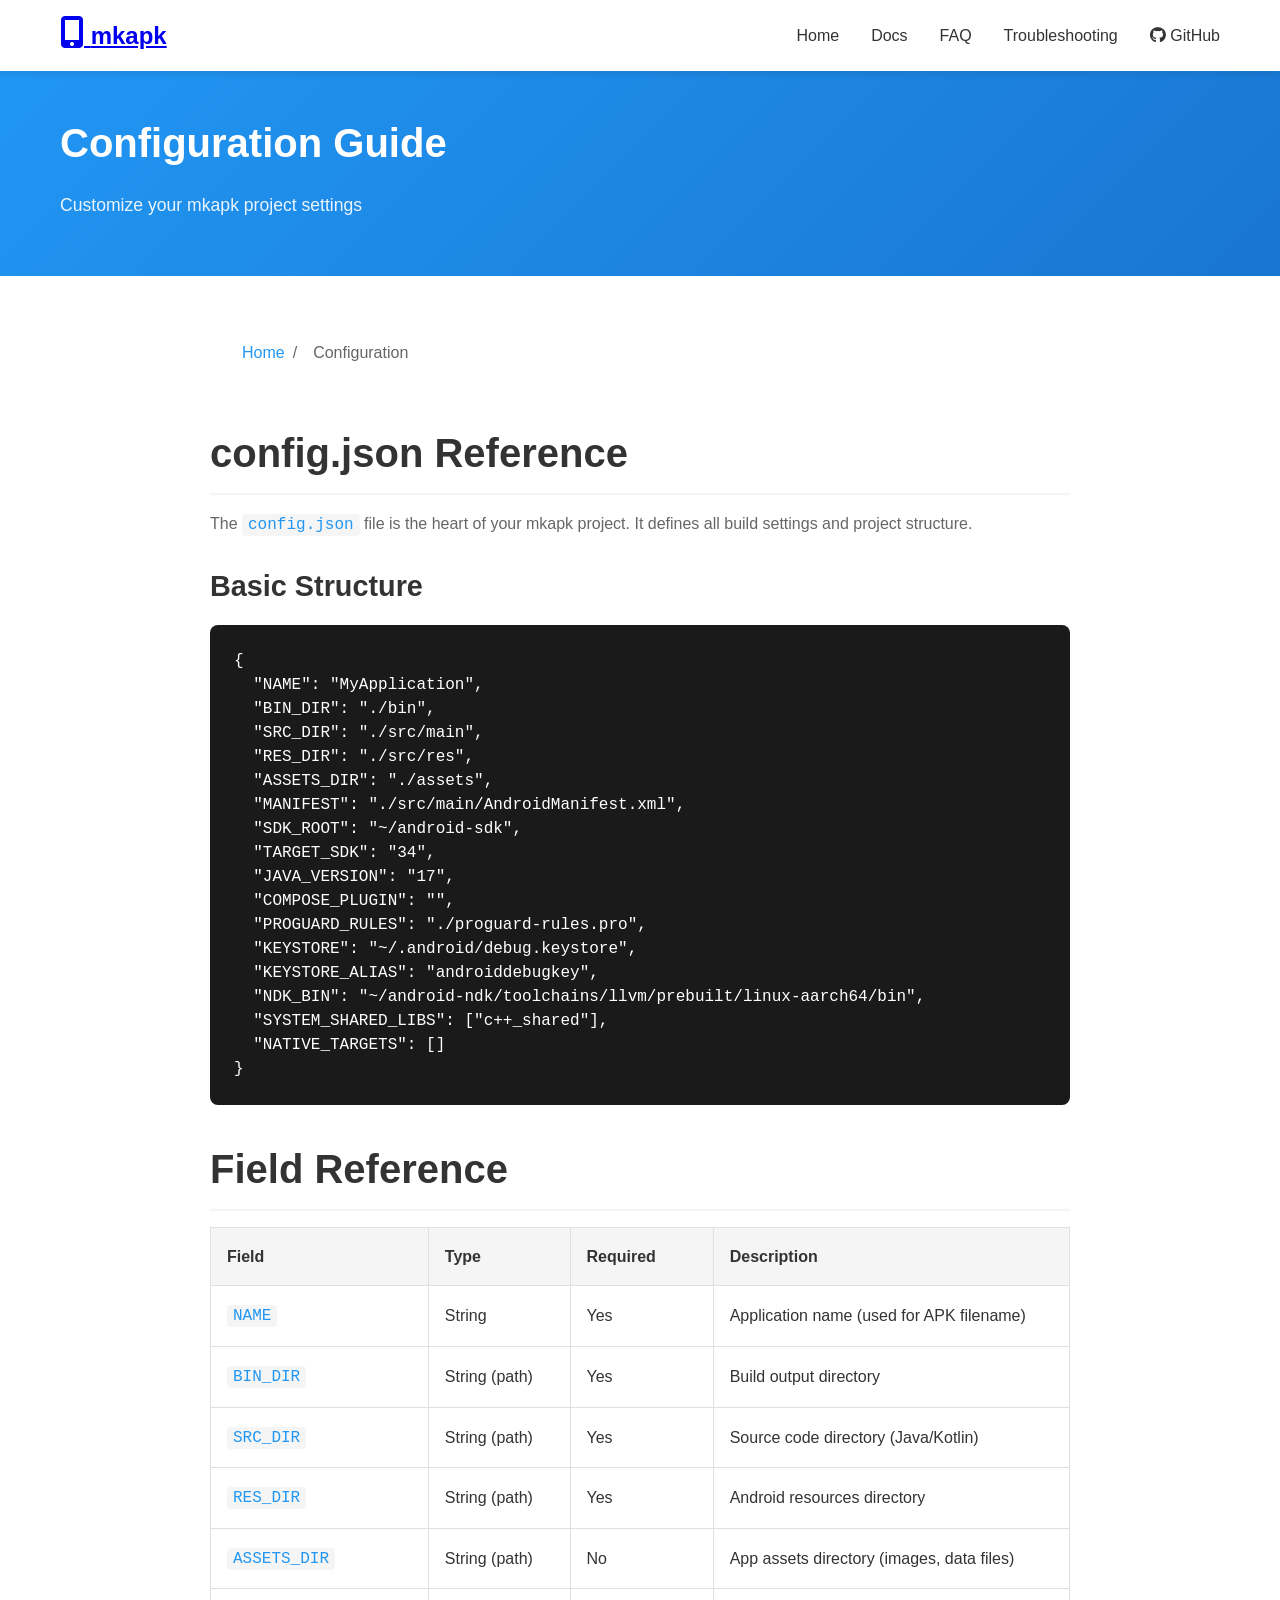
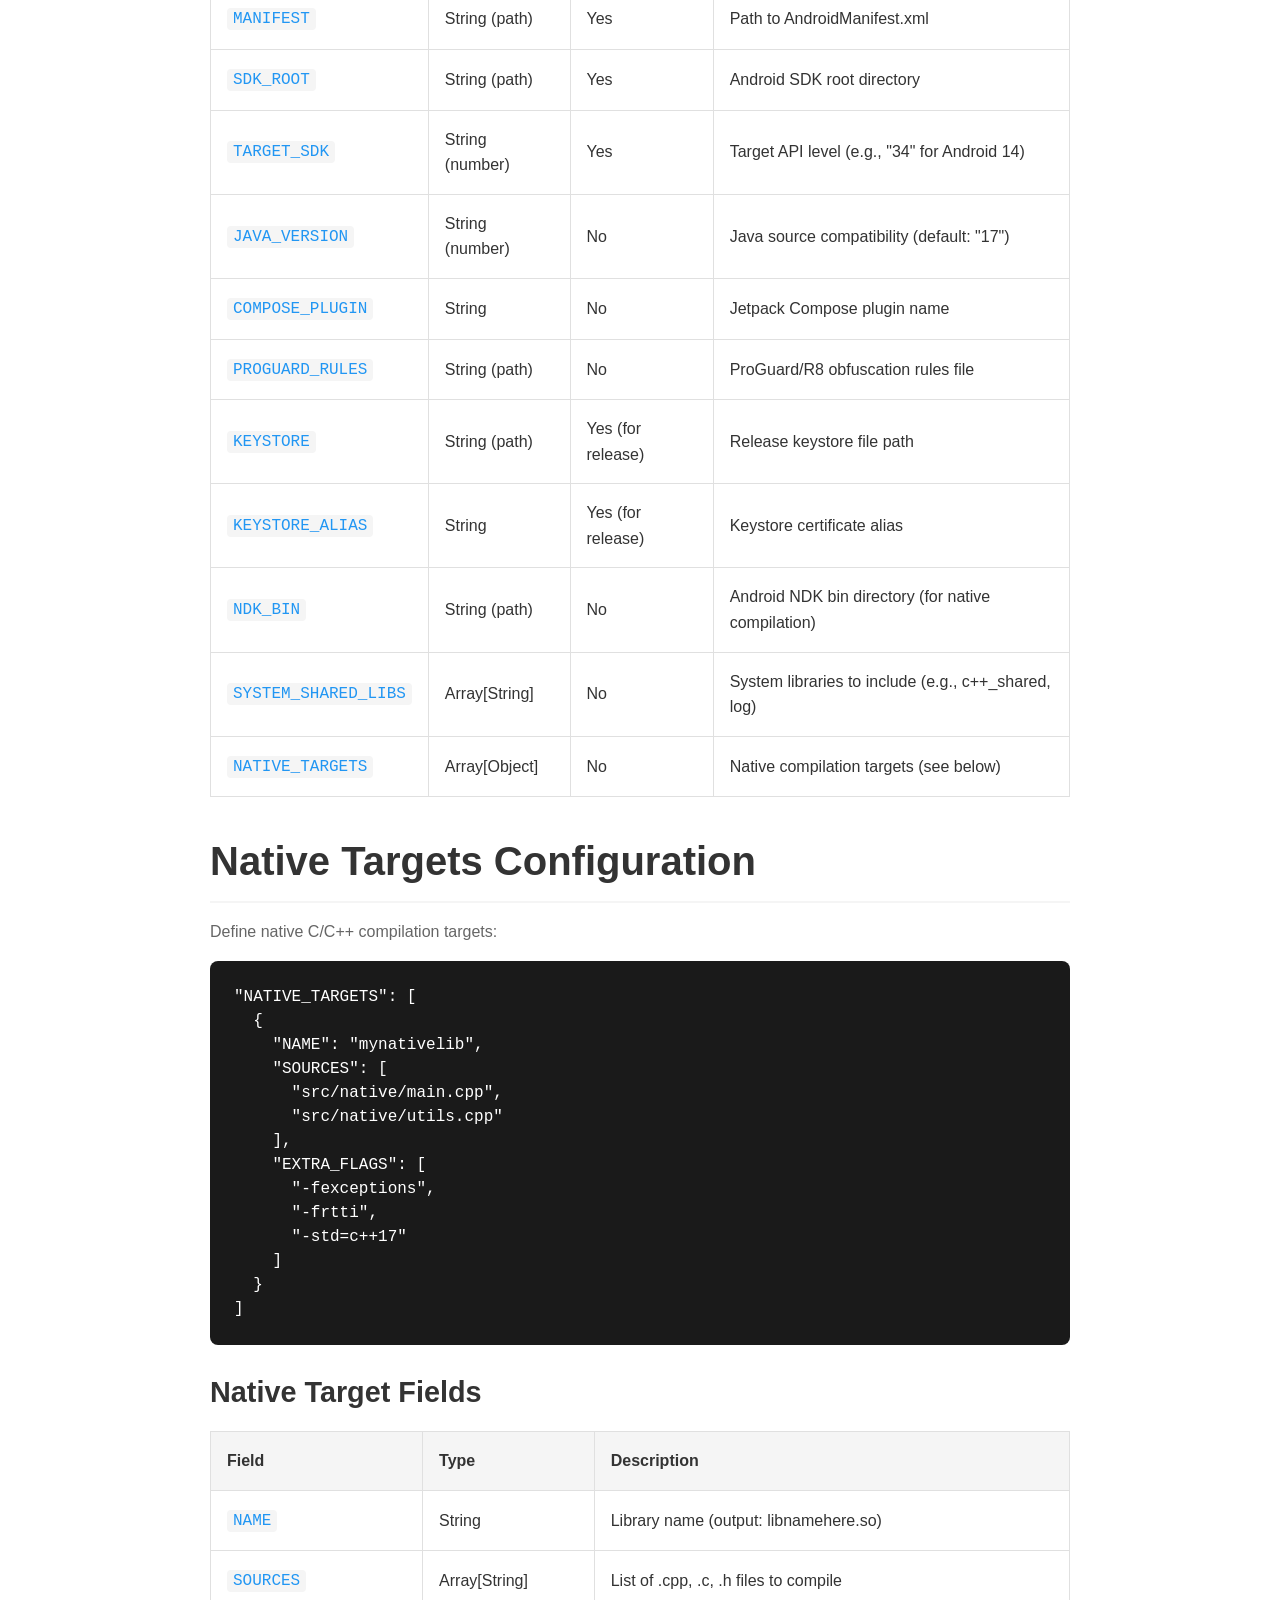
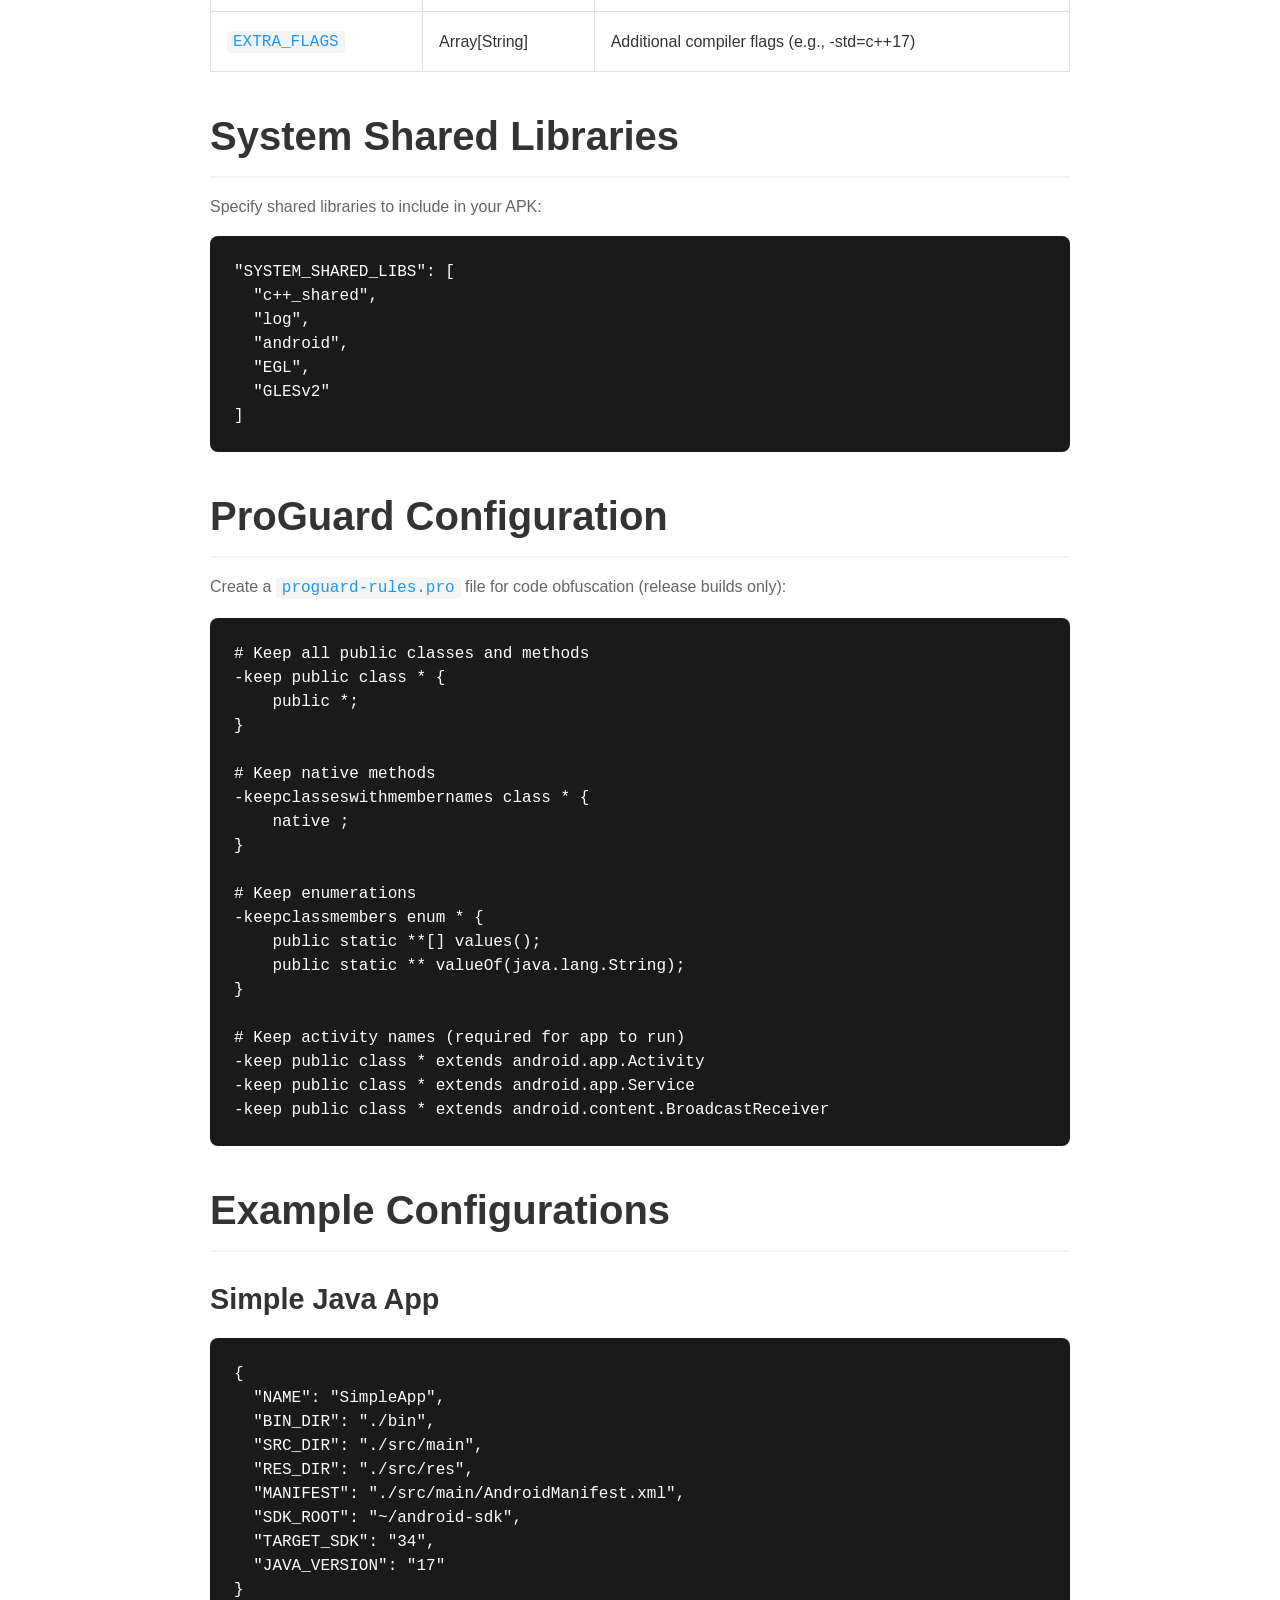
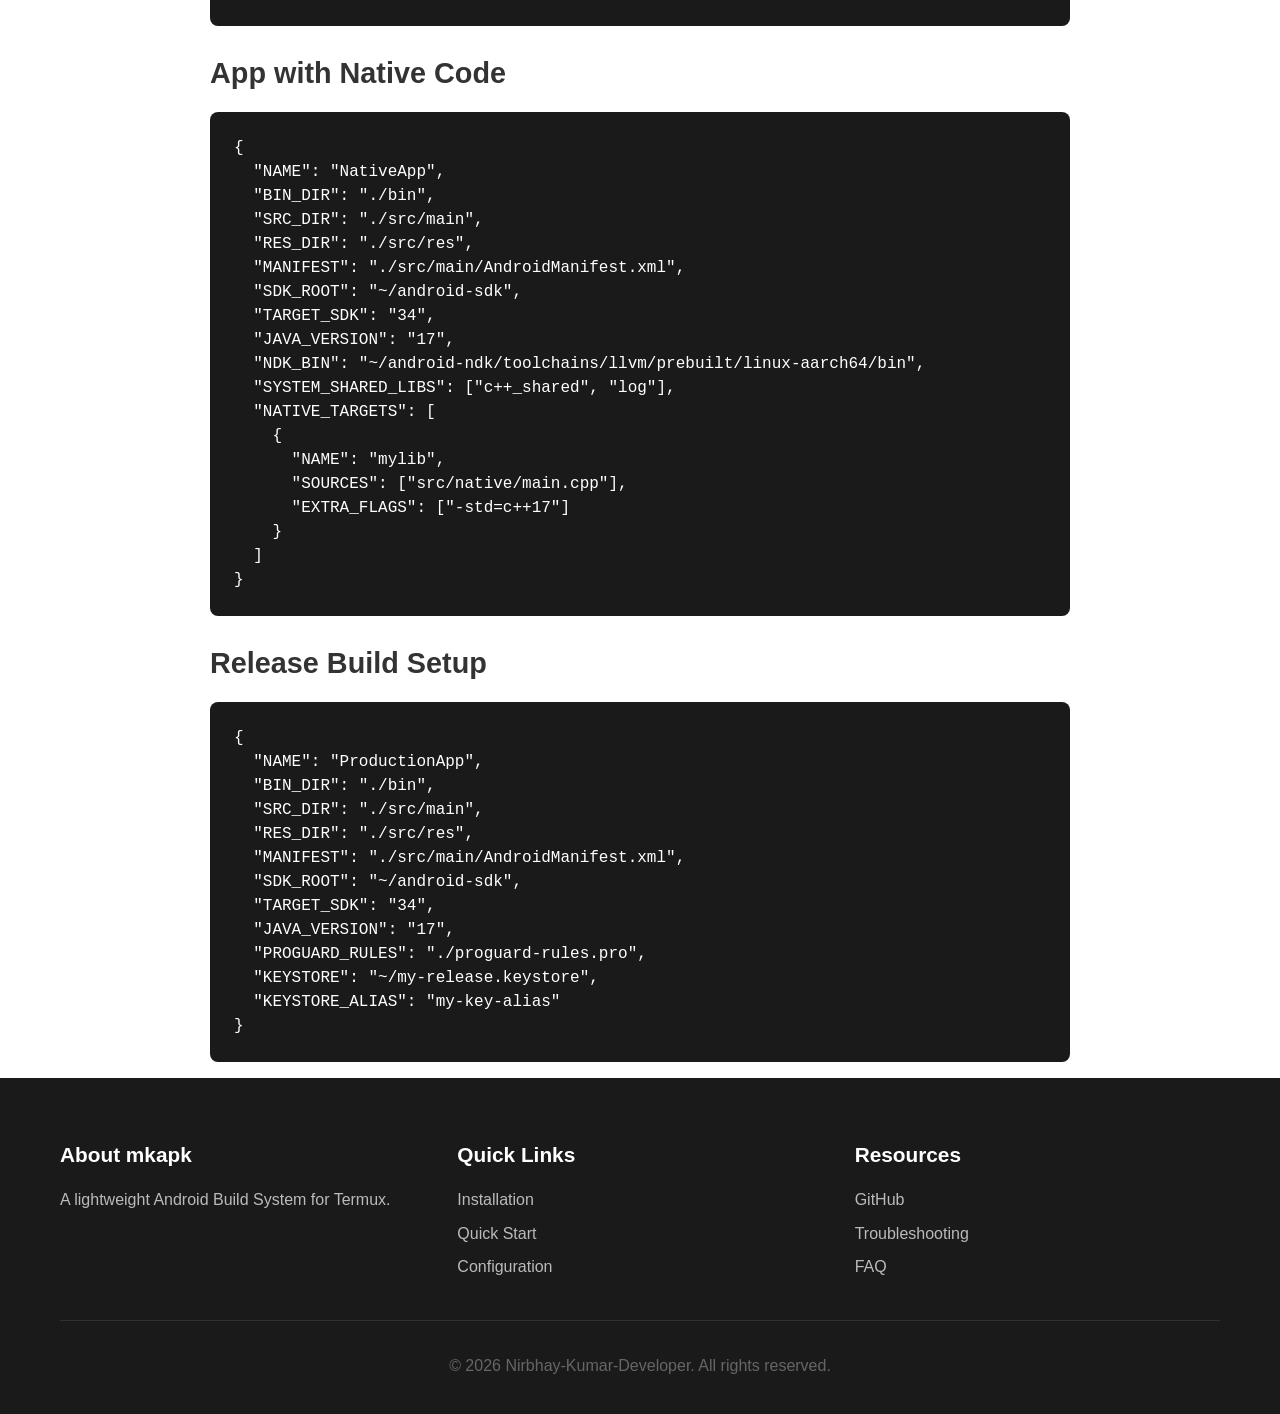
==== pages/configuration.html @ c2237622 "Initial commit" ====
<!DOCTYPE html>
<html lang="en">
<head>
    <meta charset="UTF-8">
    <meta name="viewport" content="width=device-width, initial-scale=1.0">
    <title>Configuration Guide - mkapk</title>
    <link rel="stylesheet" href="../css/style.css">
    <link rel="stylesheet" href="../css/responsive.css">
    <link rel="stylesheet" href="https://cdnjs.cloudflare.com/ajax/libs/font-awesome/6.4.0/css/all.min.css">
</head>
<body>
    <!-- Navigation -->
    <nav class="navbar">
        <div class="container">
            <div class="nav-brand">
                <a href="../index.html">
                    <i class="fas fa-mobile-alt"></i>
                    <span>mkapk</span>
                </a>
            </div>
            <ul class="nav-links">
                <li><a href="../index.html">Home</a></li>
                <li class="dropdown">
                    <a href="#">Docs</a>
                    <div class="dropdown-menu">
                        <a href="installation.html">Installation</a>
                        <a href="quickstart.html">Quick Start</a>
                        <a href="configuration.html">Configuration</a>
                        <a href="usage-guide.html">Usage Guide</a>                        
                    </div>
                </li>
                <li><a href="faq.html">FAQ</a></li>
                <li><a href="troubleshooting.html">Troubleshooting</a></li>
                
                <li><a href="https://github.com/Nirbhay-Kumar-Developer/mkapk" target="_blank"><i class="fab fa-github"></i> GitHub</a></li>
            </ul>
            <div class="hamburger" id="hamburger">
                <span></span>
                <span></span>
                <span></span>
            </div>
        </div>
    </nav>

    <!-- Page Header -->
    <div class="page-header">
        <div class="container">
            <h1>Configuration Guide</h1>
            <p>Customize your mkapk project settings</p>
        </div>
    </div>

    <!-- Content -->
    <div class="content">
        <ul class="breadcrumb">
            <li><a href="../index.html">Home</a></li>
            <li>Configuration</li>
        </ul>

        <h2>config.json Reference</h2>
        <p>The <code>config.json</code> file is the heart of your mkapk project. It defines all build settings and project structure.</p>

        <h3>Basic Structure</h3>
        <pre><code>{
  "NAME": "MyApplication",
  "BIN_DIR": "./bin",
  "SRC_DIR": "./src/main",
  "RES_DIR": "./src/res",
  "ASSETS_DIR": "./assets",
  "MANIFEST": "./src/main/AndroidManifest.xml",
  "SDK_ROOT": "~/android-sdk",
  "TARGET_SDK": "34",
  "JAVA_VERSION": "17",
  "COMPOSE_PLUGIN": "",
  "PROGUARD_RULES": "./proguard-rules.pro",
  "KEYSTORE": "~/.android/debug.keystore",
  "KEYSTORE_ALIAS": "androiddebugkey",
  "NDK_BIN": "~/android-ndk/toolchains/llvm/prebuilt/linux-aarch64/bin",
  "SYSTEM_SHARED_LIBS": ["c++_shared"],
  "NATIVE_TARGETS": []
}</code></pre>

        <h2>Field Reference</h2>

        <div class="table-responsive">
            <table>
                <tr>
                    <th>Field</th>
                    <th>Type</th>
                    <th>Required</th>
                    <th>Description</th>
                </tr>
                <tr>
                    <td><code>NAME</code></td>
                    <td>String</td>
                    <td>Yes</td>
                    <td>Application name (used for APK filename)</td>
                </tr>
                <tr>
                    <td><code>BIN_DIR</code></td>
                    <td>String (path)</td>
                    <td>Yes</td>
                    <td>Build output directory</td>
                </tr>
                <tr>
                    <td><code>SRC_DIR</code></td>
                    <td>String (path)</td>
                    <td>Yes</td>
                    <td>Source code directory (Java/Kotlin)</td>
                </tr>
                <tr>
                    <td><code>RES_DIR</code></td>
                    <td>String (path)</td>
                    <td>Yes</td>
                    <td>Android resources directory</td>
                </tr>
                <tr>
                    <td><code>ASSETS_DIR</code></td>
                    <td>String (path)</td>
                    <td>No</td>
                    <td>App assets directory (images, data files)</td>
                </tr>
                <tr>
                    <td><code>MANIFEST</code></td>
                    <td>String (path)</td>
                    <td>Yes</td>
                    <td>Path to AndroidManifest.xml</td>
                </tr>
                <tr>
                    <td><code>SDK_ROOT</code></td>
                    <td>String (path)</td>
                    <td>Yes</td>
                    <td>Android SDK root directory</td>
                </tr>
                <tr>
                    <td><code>TARGET_SDK</code></td>
                    <td>String (number)</td>
                    <td>Yes</td>
                    <td>Target API level (e.g., "34" for Android 14)</td>
                </tr>
                <tr>
                    <td><code>JAVA_VERSION</code></td>
                    <td>String (number)</td>
                    <td>No</td>
                    <td>Java source compatibility (default: "17")</td>
                </tr>
                <tr>
                    <td><code>COMPOSE_PLUGIN</code></td>
                    <td>String</td>
                    <td>No</td>
                    <td>Jetpack Compose plugin name</td>
                </tr>
                <tr>
                    <td><code>PROGUARD_RULES</code></td>
                    <td>String (path)</td>
                    <td>No</td>
                    <td>ProGuard/R8 obfuscation rules file</td>
                </tr>
                <tr>
                    <td><code>KEYSTORE</code></td>
                    <td>String (path)</td>
                    <td>Yes (for release)</td>
                    <td>Release keystore file path</td>
                </tr>
                <tr>
                    <td><code>KEYSTORE_ALIAS</code></td>
                    <td>String</td>
                    <td>Yes (for release)</td>
                    <td>Keystore certificate alias</td>
                </tr>
                <tr>
                    <td><code>NDK_BIN</code></td>
                    <td>String (path)</td>
                    <td>No</td>
                    <td>Android NDK bin directory (for native compilation)</td>
                </tr>
                <tr>
                    <td><code>SYSTEM_SHARED_LIBS</code></td>
                    <td>Array[String]</td>
                    <td>No</td>
                    <td>System libraries to include (e.g., c++_shared, log)</td>
                </tr>
                <tr>
                    <td><code>NATIVE_TARGETS</code></td>
                    <td>Array[Object]</td>
                    <td>No</td>
                    <td>Native compilation targets (see below)</td>
                </tr>
            </table>
        </div>

        <h2>Native Targets Configuration</h2>
        <p>Define native C/C++ compilation targets:</p>

        <pre><code>"NATIVE_TARGETS": [
  {
    "NAME": "mynativelib",
    "SOURCES": [
      "src/native/main.cpp",
      "src/native/utils.cpp"
    ],
    "EXTRA_FLAGS": [
      "-fexceptions",
      "-frtti",
      "-std=c++17"
    ]
  }
]</code></pre>

        <h3>Native Target Fields</h3>
        <div class="table-responsive">
            <table>
                <tr>
                    <th>Field</th>
                    <th>Type</th>
                    <th>Description</th>
                </tr>
                <tr>
                    <td><code>NAME</code></td>
                    <td>String</td>
                    <td>Library name (output: libnamehere.so)</td>
                </tr>
                <tr>
                    <td><code>SOURCES</code></td>
                    <td>Array[String]</td>
                    <td>List of .cpp, .c, .h files to compile</td>
                </tr>
                <tr>
                    <td><code>EXTRA_FLAGS</code></td>
                    <td>Array[String]</td>
                    <td>Additional compiler flags (e.g., -std=c++17)</td>
                </tr>
            </table>
        </div>

        <h2>System Shared Libraries</h2>
        <p>Specify shared libraries to include in your APK:</p>

        <pre><code>"SYSTEM_SHARED_LIBS": [
  "c++_shared",
  "log",
  "android",
  "EGL",
  "GLESv2"
]</code></pre>      

        <h2>ProGuard Configuration</h2>
        <p>Create a <code>proguard-rules.pro</code> file for code obfuscation (release builds only):</p>

        <pre><code># Keep all public classes and methods
-keep public class * {
    public *;
}

# Keep native methods
-keepclasseswithmembernames class * {
    native <methods>;
}

# Keep enumerations
-keepclassmembers enum * {
    public static **[] values();
    public static ** valueOf(java.lang.String);
}

# Keep activity names (required for app to run)
-keep public class * extends android.app.Activity
-keep public class * extends android.app.Service
-keep public class * extends android.content.BroadcastReceiver</code></pre>

        <h2>Example Configurations</h2>

        <h3>Simple Java App</h3>
        <pre><code>{
  "NAME": "SimpleApp",
  "BIN_DIR": "./bin",
  "SRC_DIR": "./src/main",
  "RES_DIR": "./src/res",
  "MANIFEST": "./src/main/AndroidManifest.xml",
  "SDK_ROOT": "~/android-sdk",
  "TARGET_SDK": "34",
  "JAVA_VERSION": "17"
}</code></pre>

        <h3>App with Native Code</h3>
        <pre><code>{
  "NAME": "NativeApp",
  "BIN_DIR": "./bin",
  "SRC_DIR": "./src/main",
  "RES_DIR": "./src/res",
  "MANIFEST": "./src/main/AndroidManifest.xml",
  "SDK_ROOT": "~/android-sdk",
  "TARGET_SDK": "34",
  "JAVA_VERSION": "17",
  "NDK_BIN": "~/android-ndk/toolchains/llvm/prebuilt/linux-aarch64/bin",
  "SYSTEM_SHARED_LIBS": ["c++_shared", "log"],
  "NATIVE_TARGETS": [
    {
      "NAME": "mylib",
      "SOURCES": ["src/native/main.cpp"],
      "EXTRA_FLAGS": ["-std=c++17"]
    }
  ]
}</code></pre>

        <h3>Release Build Setup</h3>
        <pre><code>{
  "NAME": "ProductionApp",
  "BIN_DIR": "./bin",
  "SRC_DIR": "./src/main",
  "RES_DIR": "./src/res",
  "MANIFEST": "./src/main/AndroidManifest.xml",
  "SDK_ROOT": "~/android-sdk",
  "TARGET_SDK": "34",
  "JAVA_VERSION": "17",
  "PROGUARD_RULES": "./proguard-rules.pro",
  "KEYSTORE": "~/my-release.keystore",
  "KEYSTORE_ALIAS": "my-key-alias"
}</code></pre>
    </div>

    <!-- Footer -->
    <footer class="footer">
        <div class="container">
            <div class="footer-content">
                <div class="footer-section">
                    <h4>About mkapk</h4>
                    <p>A lightweight Android Build System for Termux.</p>
                </div>
                <div class="footer-section">
                    <h4>Quick Links</h4>
                    <ul>
                        <li><a href="installation.html">Installation</a></li>
                        <li><a href="quickstart.html">Quick Start</a></li>
                        <li><a href="configuration.html">Configuration</a></li>
                    </ul>
                </div>
                <div class="footer-section">
                    <h4>Resources</h4>
                    <ul>
                        <li><a href="https://github.com/Nirbhay-Kumar-Developer/mkapk" target="_blank">GitHub</a></li>
                        <li><a href="troubleshooting.html">Troubleshooting</a></li>
                        <li><a href="faq.html">FAQ</a></li>
                    </ul>
                </div>
            </div>
            <div class="footer-bottom">
                <p>&copy; 2026 Nirbhay-Kumar-Developer. All rights reserved.</p>
            </div>
        </div>
    </footer>

    <div class="back-to-top" id="backToTop">
        <i class="fas fa-arrow-up"></i>
    </div>

    <script src="../js/main.js"></script>
</body>
</html>
---- css/style.css ----
/* Root Variables */
:root {
    --primary-color: #2196F3;
    --secondary-color: #FF9800;
    --dark-bg: #1a1a1a;
    --light-bg: #f5f5f5;
    --text-dark: #333;
    --text-light: #666;
    --border-color: #e0e0e0;
    --success-color: #4CAF50;
    --error-color: #f44336;
    --warning-color: #FF9800;
    --info-color: #2196F3;
    --transition: all 0.3s ease;
}

/* Reset & Base Styles */
* {
    margin: 0;
    padding: 0;
    box-sizing: border-box;
}

html {
    scroll-behavior: smooth;
}

body {
    font-family: 'Segoe UI', Tahoma, Geneva, Verdana, sans-serif;
    line-height: 1.6;
    color: var(--text-dark);
    background-color: #fff;
}

.container {
    max-width: 1200px;
    margin: 0 auto;
    padding: 0 20px;
}

/* Typography */
h1, h2, h3, h4, h5, h6 {
    font-weight: 600;
    margin-bottom: 1rem;
    color: var(--text-dark);
}

h1 { font-size: 3.5rem; }
h2 { font-size: 2.5rem; }
h3 { font-size: 1.8rem; }
h4 { font-size: 1.3rem; }
h5 { font-size: 1.1rem; }
h6 { font-size: 1rem; }

p {
    margin-bottom: 1rem;
    color: var(--text-light);
}

/* Navigation */
.navbar {
    background: #fff;
    box-shadow: 0 2px 8px rgba(0, 0, 0, 0.1);
    position: sticky;
    top: 0;
    z-index: 1000;
}

.navbar .container {
    display: flex;
    justify-content: space-between;
    align-items: center;
    padding: 1rem 20px;
}

.nav-brand {
    display: flex;
    align-items: center;
    gap: 0.5rem;
    font-size: 1.5rem;
    font-weight: 700;
    color: var(--primary-color);
    text-decoration: none;
}

.nav-brand i {
    font-size: 2rem;
}

.nav-links {
    display: flex;
    list-style: none;
    gap: 2rem;
    align-items: center;
}

.nav-links a {
    text-decoration: none;
    color: var(--text-dark);
    font-weight: 500;
    transition: var(--transition);
}

.nav-links a:hover {
    color: var(--primary-color);
}

.dropdown {
    position: relative;
}

.dropdown-menu {
    display: none;
    position: absolute;
    top: 100%;
    left: 0;
    background: #fff;
    border: 1px solid var(--border-color);
    border-radius: 8px;
    box-shadow: 0 4px 12px rgba(0, 0, 0, 0.15);
    min-width: 200px;
    margin-top: 0.5rem;
    overflow: hidden;
}

.dropdown:hover .dropdown-menu {
    display: flex;
    flex-direction: column;
}

.dropdown-menu a {
    padding: 0.8rem 1.5rem;
    display: block;
    color: var(--text-dark);
    text-decoration: none;
    transition: var(--transition);
}

.dropdown-menu a:hover {
    background: var(--light-bg);
    color: var(--primary-color);
}

.hamburger {
    display: none;
    flex-direction: column;
    cursor: pointer;
}

.hamburger span {
    width: 25px;
    height: 3px;
    background: var(--text-dark);
    margin: 5px 0;
    transition: var(--transition);
    border-radius: 2px;
}

/* Hero Section */
.hero {
    background: linear-gradient(135deg, var(--primary-color) 0%, #1976D2 100%);
    color: #fff;
    padding: 80px 20px;
    min-height: 600px;
    display: flex;
    align-items: center;
}

.hero-content {
    max-width: 1200px;
    margin: 0 auto;
    display: grid;
    grid-template-columns: 1fr 1fr;
    gap: 40px;
    align-items: center;
    width: 100%;
}

.hero-text h1 {
    color: #fff;
    font-size: 4rem;
    margin-bottom: 0.5rem;
}

.subtitle {
    color: rgba(255, 255, 255, 0.9);
    font-size: 1.5rem;
    margin-bottom: 1rem;
}

.description {
    color: rgba(255, 255, 255, 0.85);
    font-size: 1.1rem;
    margin-bottom: 2rem;
    line-height: 1.8;
}

.hero-buttons {
    display: flex;
    gap: 1rem;
    flex-wrap: wrap;
}

.btn {
    padding: 0.8rem 1.8rem;
    border: none;
    border-radius: 8px;
    font-size: 1rem;
    font-weight: 600;
    cursor: pointer;
    text-decoration: none;
    transition: var(--transition);
    display: inline-block;
}

.btn-primary {
    background: var(--secondary-color);
    color: #fff;
}

.btn-primary:hover {
    background: #F57C00;
    transform: translateY(-2px);
    box-shadow: 0 4px 12px rgba(0, 0, 0, 0.2);
}

.btn-secondary {
    background: rgba(255, 255, 255, 0.2);
    color: #fff;
    border: 2px solid #fff;
}

.btn-secondary:hover {
    background: rgba(255, 255, 255, 0.3);
    transform: translateY(-2px);
}

.btn-large {
    padding: 1rem 2.5rem;
    font-size: 1.1rem;
}

.code-block {
    background: rgba(0, 0, 0, 0.2);
    border-radius: 8px;
    padding: 2rem;
    border-left: 4px solid var(--secondary-color);
}

.code-block pre {
    color: #fff;
    font-family: 'Monaco', 'Courier New', monospace;
    overflow-x: auto;
}

.code-block code {
    font-size: 1rem;
    line-height: 1.8;
}

/* Features Section */
.features {
    padding: 80px 20px;
    background: var(--light-bg);
}

.features h2 {
    text-align: center;
    margin-bottom: 3rem;
    color: var(--text-dark);
}

.features-grid {
    display: grid;
    grid-template-columns: repeat(auto-fit, minmax(300px, 1fr));
    gap: 2rem;
}

.feature-card {
    background: #fff;
    padding: 2rem;
    border-radius: 12px;
    text-align: center;
    box-shadow: 0 2px 8px rgba(0, 0, 0, 0.1);
    transition: var(--transition);
}

.feature-card:hover {
    transform: translateY(-8px);
    box-shadow: 0 8px 20px rgba(0, 0, 0, 0.15);
}

.feature-card i {
    font-size: 3rem;
    color: var(--primary-color);
    margin-bottom: 1rem;
}

.feature-card h3 {
    color: var(--text-dark);
    margin-bottom: 1rem;
}

.feature-card p {
    color: var(--text-light);
    line-height: 1.6;
}

/* Quick Info Section */
.quick-info {
    padding: 60px 20px;
    background: #fff;
}

.info-grid {
    display: grid;
    grid-template-columns: repeat(auto-fit, minmax(200px, 1fr));
    gap: 2rem;
}

.info-item {
    text-align: center;
    padding: 2rem;
    border: 2px solid var(--light-bg);
    border-radius: 12px;
    transition: var(--transition);
}

.info-item:hover {
    border-color: var(--primary-color);
    background: var(--light-bg);
}

.info-item h3 {
    color: var(--primary-color);
    font-size: 2.5rem;
    margin-bottom: 0.5rem;
}

.info-item p {
    color: var(--text-light);
    font-weight: 500;
}

/* CTA Section */
.cta {
    background: linear-gradient(135deg, var(--primary-color) 0%, #1976D2 100%);
    color: #fff;
    padding: 60px 20px;
    text-align: center;
}

.cta h2 {
    color: #fff;
    margin-bottom: 1rem;
}

.cta p {
    color: rgba(255, 255, 255, 0.9);
    margin-bottom: 2rem;
    font-size: 1.1rem;
}

.cta-buttons {
    display: flex;
    gap: 1rem;
    justify-content: center;
    flex-wrap: wrap;
}

/* Footer */
.footer {
    background: var(--dark-bg);
    color: #fff;
    padding: 60px 20px 20px;
}

.footer-content {
    display: grid;
    grid-template-columns: repeat(auto-fit, minmax(250px, 1fr));
    gap: 2rem;
    margin-bottom: 2rem;
}

.footer-section h4 {
    color: #fff;
    margin-bottom: 1rem;
}

.footer-section p,
.footer-section ul {
    color: rgba(255, 255, 255, 0.7);
}

.footer-section ul {
    list-style: none;
}

.footer-section ul li {
    margin-bottom: 0.5rem;
}

.footer-section a {
    color: rgba(255, 255, 255, 0.7);
    text-decoration: none;
    transition: var(--transition);
}

.footer-section a:hover {
    color: var(--primary-color);
}

.footer-bottom {
    border-top: 1px solid rgba(255, 255, 255, 0.1);
    padding-top: 2rem;
    text-align: center;
    color: rgba(255, 255, 255, 0.5);
}

/* Page Content */
.page-header {
    background: linear-gradient(135deg, var(--primary-color) 0%, #1976D2 100%);
    color: #fff;
    padding: 40px 20px;
    margin-bottom: 40px;
}

.page-header h1 {
    color: #fff;
    font-size: 2.5rem;
}

.page-header p {
    color: rgba(255, 255, 255, 0.9);
    font-size: 1.1rem;
}

.content {
    max-width: 900px;
    margin: 0 auto;
    padding: 0 20px;
}

.content h2 {
    margin-top: 2rem;
    margin-bottom: 1rem;
    padding-bottom: 0.5rem;
    border-bottom: 2px solid var(--light-bg);
}

.content h3 {
    margin-top: 1.5rem;
    margin-bottom: 0.8rem;
}

.content code {
    background: var(--light-bg);
    padding: 2px 6px;
    border-radius: 4px;
    font-family: 'Monaco', 'Courier New', monospace;
    color: var(--primary-color);
}

.content pre {
    background: var(--dark-bg);
    color: #fff;
    padding: 1.5rem;
    border-radius: 8px;
    overflow-x: auto;
    margin: 1rem 0;
    font-family: 'Monaco', 'Courier New', monospace;
    line-height: 1.5;
}

.content pre code {
    color: #fff;
    background: none;
    padding: 0;
}

.content ul, .content ol {
    margin: 1rem 0 1rem 2rem;
}

.content li {
    margin: 0.5rem 0;
    color: var(--text-light);
}

.content blockquote {
    border-left: 4px solid var(--primary-color);
    padding-left: 1rem;
    margin: 1.5rem 0;
    color: var(--text-light);
    font-style: italic;
}

.table-responsive {
    overflow-x: auto;
    margin: 1rem 0;
}

.table-responsive table {
    width: 100%;
    border-collapse: collapse;
}

.table-responsive th,
.table-responsive td {
    border: 1px solid var(--border-color);
    padding: 1rem;
    text-align: left;
}

.table-responsive th {
    background: var(--light-bg);
    font-weight: 600;
    color: var(--text-dark);
}

.table-responsive tr:hover {
    background: var(--light-bg);
}

/* Alert Styles */
.alert {
    padding: 1.5rem;
    border-radius: 8px;
    margin: 1.5rem 0;
    border-left: 4px solid;
}

.alert-info {
    background: rgba(33, 150, 243, 0.1);
    border-left-color: var(--info-color);
    color: #1565C0;
}

.alert-success {
    background: rgba(76, 175, 80, 0.1);
    border-left-color: var(--success-color);
    color: #2E7D32;
}

.alert-warning {
    background: rgba(255, 152, 0, 0.1);
    border-left-color: var(--warning-color);
    color: #E65100;
}

.alert-error {
    background: rgba(244, 67, 54, 0.1);
    border-left-color: var(--error-color);
    color: #C62828;
}

.alert strong {
    font-weight: 600;
}

/* FAQ Section */
.faq-container {
    max-width: 900px;
    margin: 0 auto;
}

.faq-item {
    margin: 1.5rem 0;
    border: 1px solid var(--border-color);
    border-radius: 8px;
    overflow: hidden;
}

.faq-question {
    padding: 1.5rem;
    background: var(--light-bg);
    cursor: pointer;
    font-weight: 600;
    display: flex;
    justify-content: space-between;
    align-items: center;
    transition: var(--transition);
}

.faq-question:hover {
    background: #e8e8e8;
}

.faq-question i {
    color: var(--primary-color);
    transition: var(--transition);
}

.faq-item.active .faq-question i {
    transform: rotate(180deg);
}

.faq-answer {
    padding: 0 1.5rem;
    max-height: 0;
    overflow: hidden;
    transition: var(--transition);
    color: var(--text-light);
}

.faq-item.active .faq-answer {
    padding: 1.5rem;
    max-height: 1000px;
}

/* Sidebar Navigation */
.sidebar-nav {
    margin-bottom: 2rem;
}

.sidebar-nav ul {
    list-style: none;
    border-left: 3px solid var(--primary-color);
}

.sidebar-nav li {
    padding: 0.8rem 1.2rem;
    border-bottom: 1px solid var(--border-color);
}

.sidebar-nav a {
    color: var(--text-dark);
    text-decoration: none;
    transition: var(--transition);
}

.sidebar-nav a:hover {
    color: var(--primary-color);
}

.sidebar-nav a.active {
    color: var(--primary-color);
    font-weight: 600;
}

/* Breadcrumb */
.breadcrumb {
    padding: 1rem 0;
    margin-bottom: 2rem;
    list-style: none;
    display: flex;
    flex-wrap: wrap;
    gap: 0.5rem;
}

.breadcrumb li {
    color: var(--text-light);
}

.breadcrumb li:after {
    content: '/';
    margin: 0 0.5rem;
}

.breadcrumb li:last-child:after {
    content: '';
}

.breadcrumb a {
    color: var(--primary-color);
    text-decoration: none;
}

.breadcrumb a:hover {
    text-decoration: underline;
}

/* Command Box */
.command-box {
    background: var(--dark-bg);
    color: #0F0;
    padding: 1.5rem;
    border-radius: 8px;
    font-family: 'Monaco', 'Courier New', monospace;
    margin: 1.5rem 0;
    overflow-x: auto;
    border: 1px solid var(--primary-color);
}

.command-box .prompt {
    color: var(--primary-color);
}

/* Badge */
.badge {
    display: inline-block;
    padding: 0.3rem 0.8rem;
    border-radius: 20px;
    font-size: 0.85rem;
    font-weight: 600;
    margin: 0 0.3rem;
}

.badge-primary {
    background: var(--primary-color);
    color: #fff;
}

.badge-success {
    background: var(--success-color);
    color: #fff;
}

.badge-warning {
    background: var(--warning-color);
    color: #fff;
}

.badge-error {
    background: var(--error-color);
    color: #fff;
}

/* Grid Two Column */
.two-column {
    display: grid;
    grid-template-columns: 1fr 1fr;
    gap: 2rem;
    margin: 2rem 0;
}

/* Vertical Stepper */
.stepper {
    max-width: 600px;
    margin: 2rem auto;
}

.step {
    display: flex;
    margin: 1.5rem 0;
}

.step-number {
    width: 40px;
    height: 40px;
    border-radius: 50%;
    background: var(--primary-color);
    color: #fff;
    display: flex;
    align-items: center;
    justify-content: center;
    font-weight: 700;
    flex-shrink: 0;
    position: relative;
}

.step:not(:last-child) .step-number:after {
    content: '';
    position: absolute;
    width: 2px;
    height: 60px;
    background: var(--primary-color);
    top: 40px;
    left: 19px;
}

.step-content {
    margin-left: 1.5rem;
}

.step-content h4 {
    margin-top: 0;
}

.back-to-top {
    display: none;
    position: fixed;
    bottom: 20px;
    right: 20px;
    width: 50px;
    height: 50px;
    background: var(--primary-color);
    color: #fff;
    border-radius: 50%;
    align-items: center;
    justify-content: center;
    cursor: pointer;
    z-index: 999;
    font-size: 1.5rem;
    transition: var(--transition);
}

.back-to-top:hover {
    background: #1565C0;
    transform: translateY(-3px);
}

.back-to-top.show {
    display: flex;
}
---- css/responsive.css ----
/* Tablet & Small Laptops */
@media (max-width: 768px) {
    h1 { font-size: 2.5rem; }
    h2 { font-size: 2rem; }
    h3 { font-size: 1.5rem; }
    h4 { font-size: 1.1rem; }

    .nav-links {
        gap: 1rem;
        font-size: 0.95rem;
    }

    .hero-content {
        grid-template-columns: 1fr;
    }

    .hero-text h1 {
        font-size: 2.5rem;
    }

    .subtitle {
        font-size: 1.2rem;
    }

    .description {
        font-size: 1rem;
    }

    .hero-buttons {
        flex-direction: column;
    }

    .btn {
        width: 100%;
        text-align: center;
    }

    .two-column {
        grid-template-columns: 1fr;
    }

    .features-grid {
        grid-template-columns: 1fr;
    }

    .dropdown-menu {
        position: fixed;
        top: auto;
        bottom: -300px;
        left: 0;
        right: 0;
        width: 100%;
        border-radius: 0;
        min-width: auto;
    }

    .cta-buttons {
        flex-direction: column;
    }

    .cta-buttons .btn {
        width: 100%;
    }
}

/* Mobile Phones */
@media (max-width: 600px) {
    h1 { font-size: 2rem; }
    h2 { font-size: 1.5rem; }
    h3 { font-size: 1.2rem; }
    h4 { font-size: 1rem; }
    h5, h6 { font-size: 0.95rem; }

    .container {
        padding: 0 15px;
    }

    .navbar .container {
        padding: 1rem 15px;
    }

    .nav-links {
        display: none;
        position: absolute;
        top: 60px;
        left: 0;
        right: 0;
        flex-direction: column;
        gap: 0;
        background: #fff;
        box-shadow: 0 4px 12px rgba(0, 0, 0, 0.1);
        z-index: 999;
    }

    .nav-links.active {
        display: flex;
    }

    .nav-links li {
        border-bottom: 1px solid var(--border-color);
    }

    .nav-links a {
        display: block;
        padding: 1rem 1.5rem;
    }

    .hamburger {
        display: flex;
    }

    .hamburger.active span:nth-child(1) {
        transform: rotate(45deg) translate(10px, 10px);
    }

    .hamburger.active span:nth-child(2) {
        opacity: 0;
    }

    .hamburger.active span:nth-child(3) {
        transform: rotate(-45deg) translate(7px, -7px);
    }

    .hero {
        padding: 40px 15px;
        min-height: auto;
    }

    .hero-text h1 {
        font-size: 1.8rem;
    }

    .subtitle {
        font-size: 1rem;
    }

    .description {
        font-size: 0.95rem;
    }

    .hero-buttons {
        flex-direction: column;
        gap: 0.5rem;
    }

    .btn {
        padding: 0.6rem 1.2rem;
        font-size: 0.9rem;
    }

    .btn-large {
        padding: 0.8rem 1.5rem;
        font-size: 1rem;
    }

    .code-block {
        padding: 1rem;
        font-size: 0.85rem;
    }

    .code-block code {
        font-size: 0.85rem;
    }

    .features {
        padding: 40px 15px;
    }

    .features h2 {
        margin-bottom: 2rem;
    }

    .quick-info {
        padding: 40px 15px;
    }

    .info-grid {
        grid-template-columns: repeat(2, 1fr);
    }

    .cta {
        padding: 40px 15px;
    }

    .cta h2 {
        font-size: 1.8rem;
    }

    .cta p {
        font-size: 1rem;
    }

    .cta-buttons {
        flex-direction: column;
    }

    .cta-buttons .btn {
        width: 100%;
    }

    .footer-content {
        grid-template-columns: 1fr;
        gap: 1.5rem;
    }

    .content {
        padding: 0 15px;
    }

    .content ul, .content ol {
        margin-left: 1.5rem;
    }

    .breadcrumb {
        font-size: 0.9rem;
    }

    .alert {
        padding: 1rem;
    }

    .table-responsive {
        font-size: 0.9rem;
    }

    .table-responsive th,
    .table-responsive td {
        padding: 0.7rem;
    }

    .faq-question {
        padding: 1rem;
    }

    .faq-answer {
        font-size: 0.95rem;
    }

    .page-header {
        padding: 30px 15px;
    }

    .page-header h1 {
        font-size: 1.8rem;
    }

    .page-header p {
        font-size: 1rem;
    }
}

/* Small phones */
@media (max-width: 400px) {
    h1 { font-size: 1.5rem; }
    h2 { font-size: 1.2rem; }
    h3 { font-size: 1rem; }

    .nav-brand span {
        font-size: 1rem;
    }

    .nav-brand i {
        font-size: 1.5rem;
    }

    .info-grid {
        grid-template-columns: 1fr;
    }

    .command-box {
        font-size: 0.8rem;
        padding: 1rem;
    }

    .badge {
        padding: 0.2rem 0.6rem;
        font-size: 0.75rem;
    }

    .step-number {
        width: 35px;
        height: 35px;
        font-size: 0.9rem;
    }

    .step:not(:last-child) .step-number:after {
        height: 50px;
        top: 35px;
        left: 16.5px;
    }

    .step-content {
        margin-left: 1rem;
    }

    .step-content h4 {
        font-size: 1rem;
    }
}

/* Print Styles */
@media print {
    .navbar,
    .footer,
    .cta,
    .btn,
    .back-to-top,
    .hamburger {
        display: none;
    }

    body {
        color: #000;
        background: #fff;
    }

    a {
        color: #0066cc;
    }

    .page-header {
        background: none;
        border: 1px solid #ccc;
        color: #000;
    }

    .page-header h1 {
        color: #000;
    }

    .alert,
    .feature-card {
        border: 1px solid #ccc;
        page-break-inside: avoid;
    }

    .content pre {
        background: #f5f5f5;
        color: #000;
        border: 1px solid #ccc;
    }
}
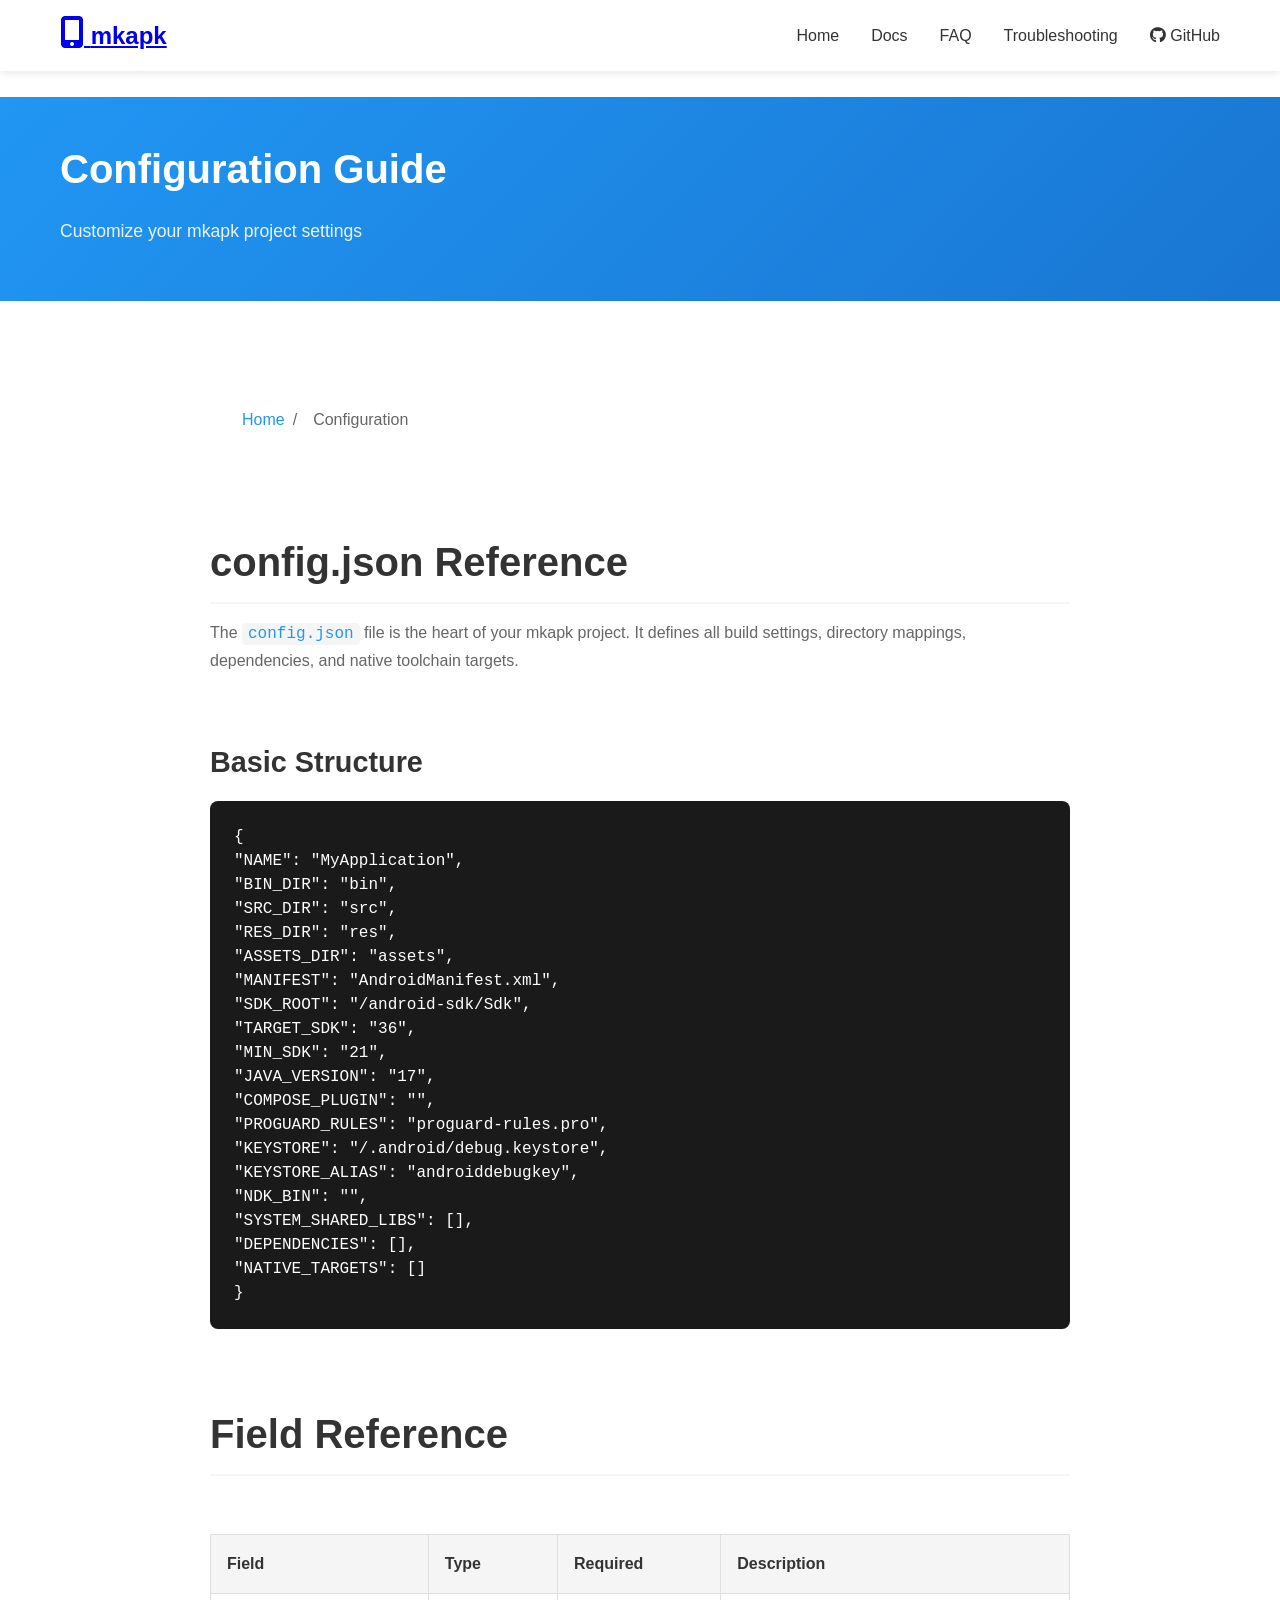
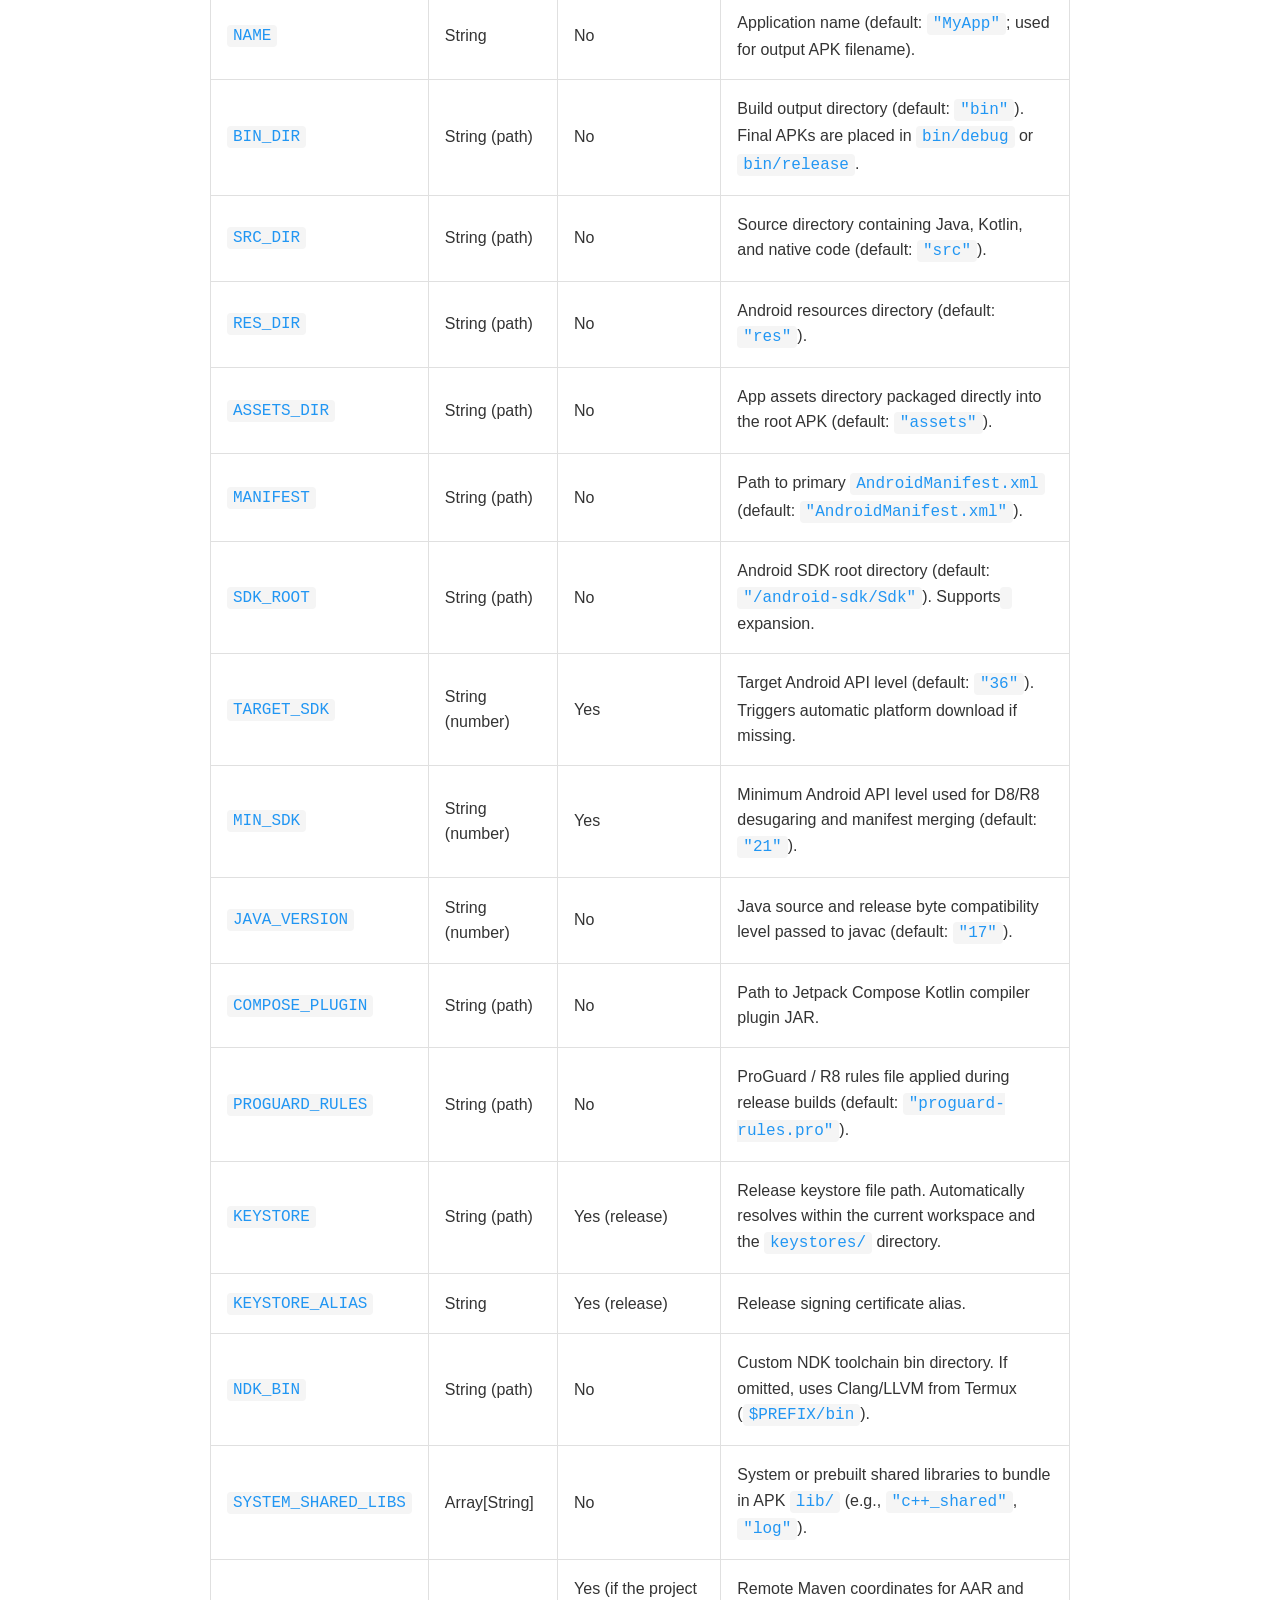
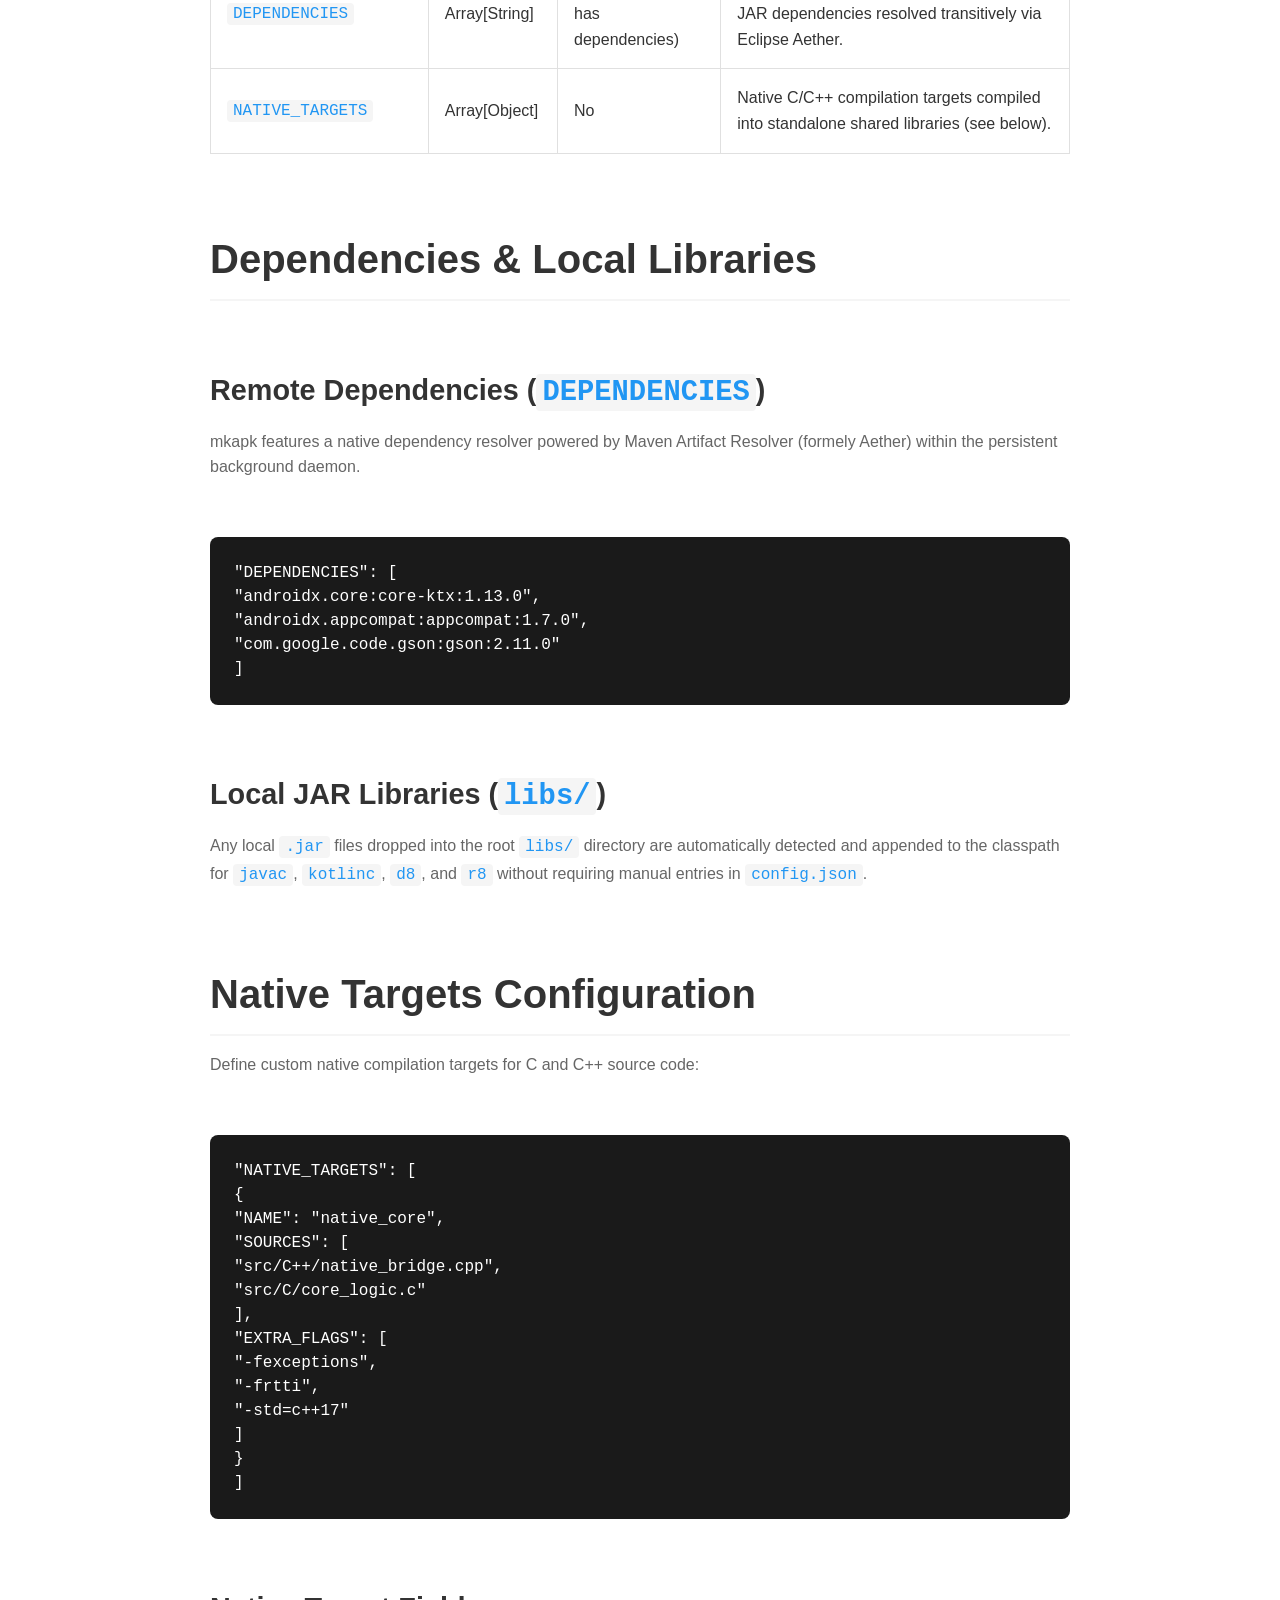
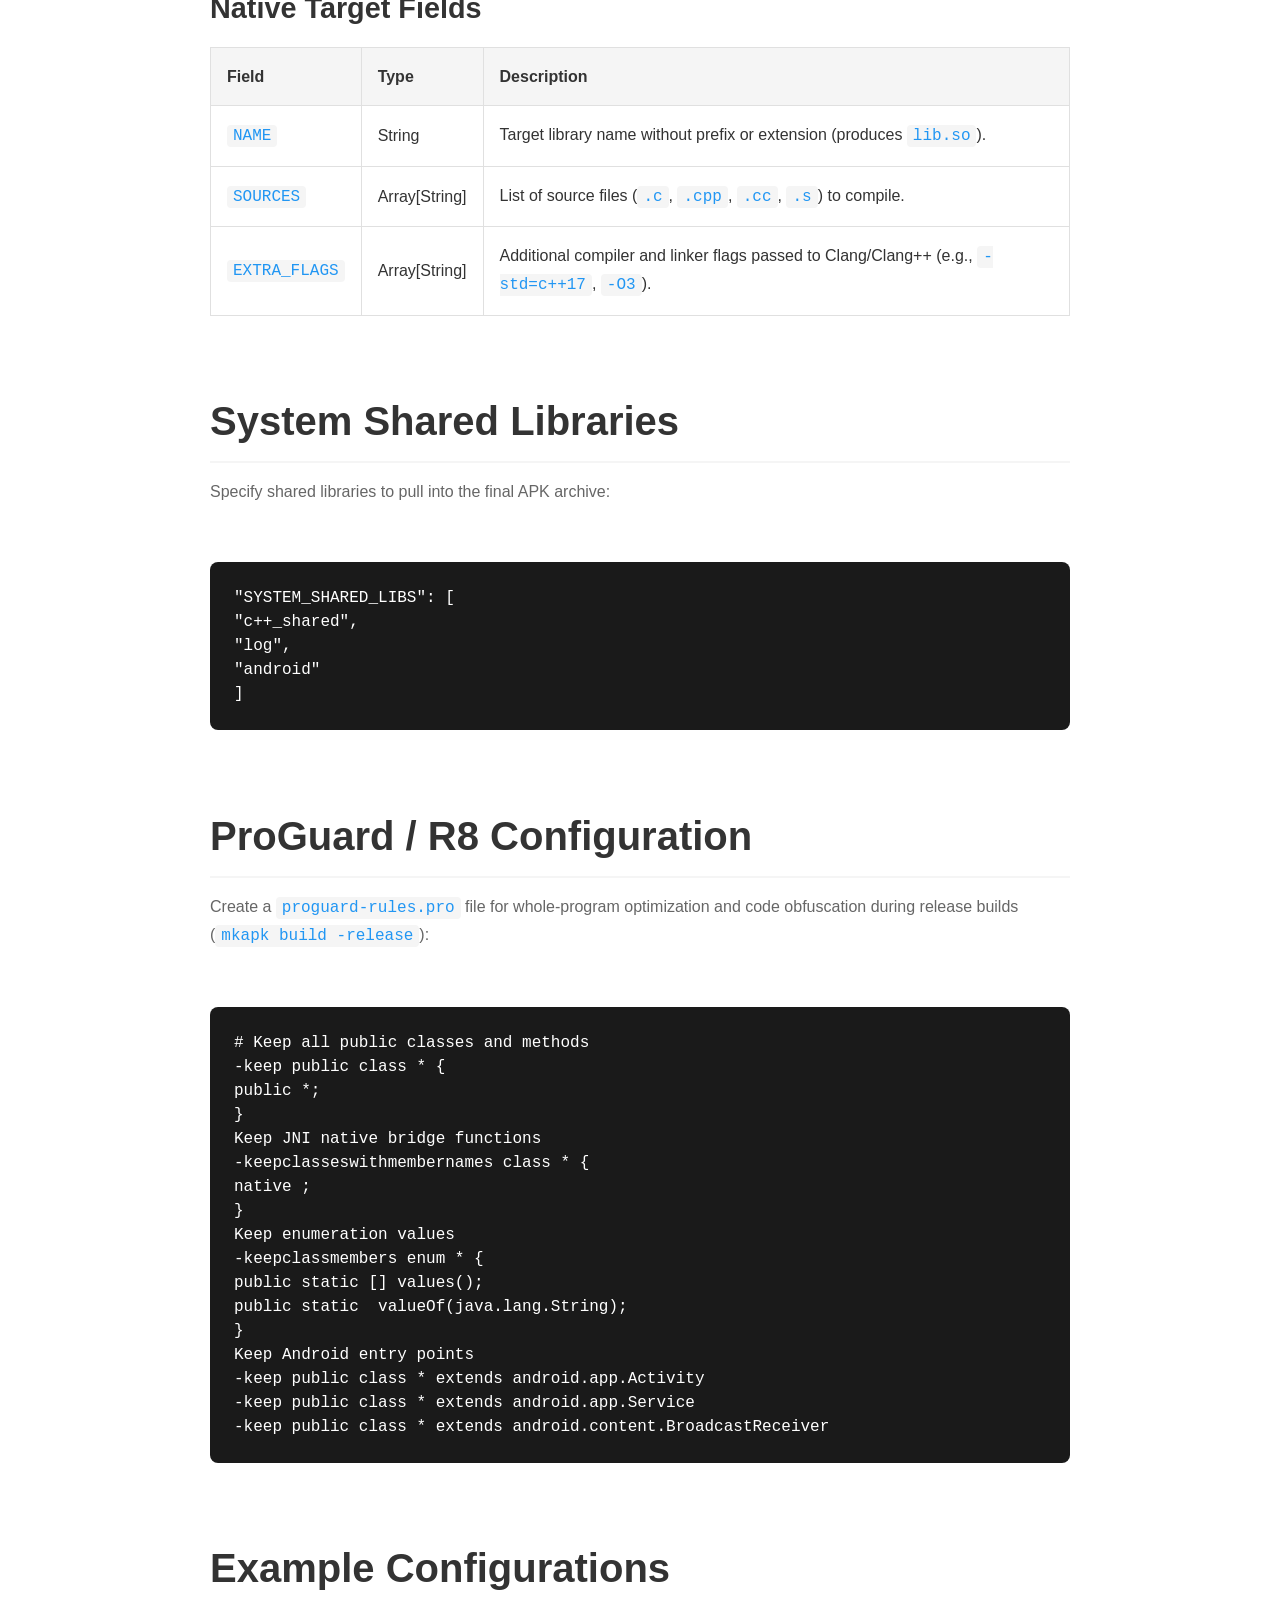
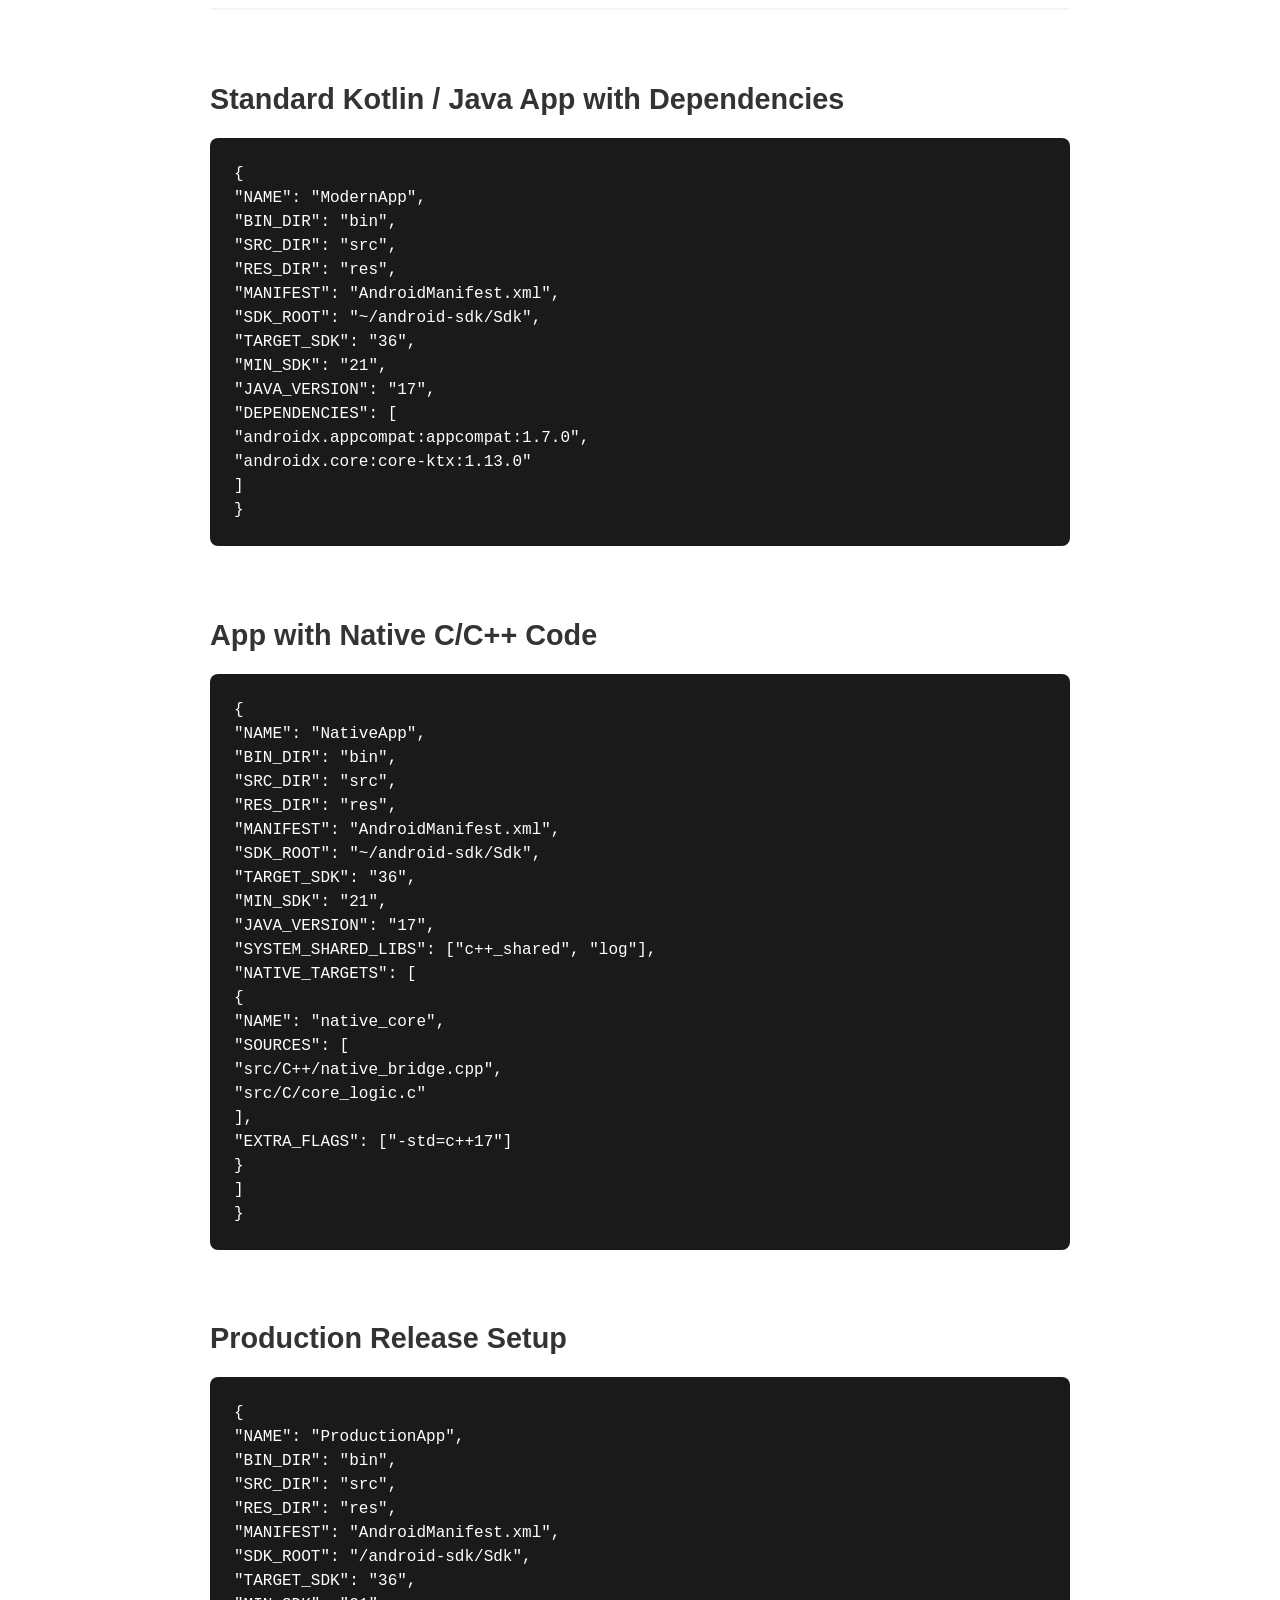
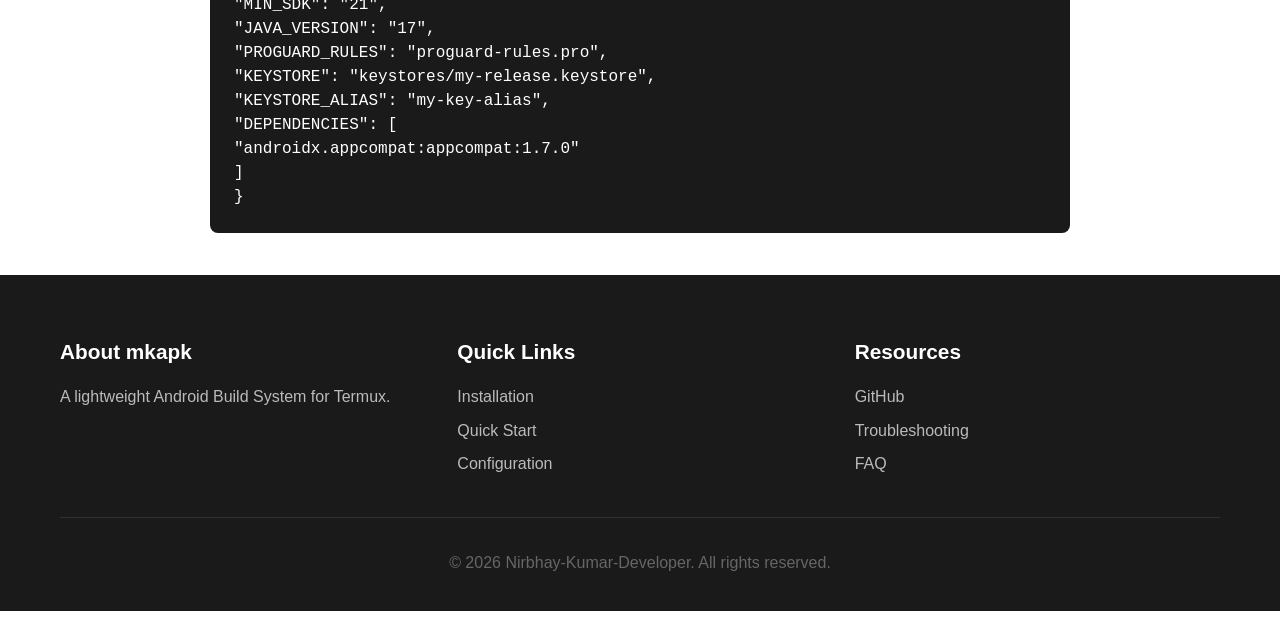
==== commit 5e07c8b6: "feat: update documentation to match new mkapk architecture" ====
--- a/pages/configuration.html
+++ b/pages/configuration.html
@@ -1,359 +1,372 @@
 <!DOCTYPE html>
 <html lang="en">
 <head>
-    <meta charset="UTF-8">
-    <meta name="viewport" content="width=device-width, initial-scale=1.0">
-    <title>Configuration Guide - mkapk</title>
-    <link rel="stylesheet" href="../css/style.css">
-    <link rel="stylesheet" href="../css/responsive.css">
-    <link rel="stylesheet" href="https://cdnjs.cloudflare.com/ajax/libs/font-awesome/6.4.0/css/all.min.css">
+<meta charset="UTF-8">
+<meta name="viewport" content="width=device-width, initial-scale=1.0">
+<title>Configuration Guide - mkapk</title>
+<link rel="stylesheet" href="../css/style.css">
+<link rel="stylesheet" href="../css/responsive.css">
+<link rel="stylesheet" href="https://cdnjs.cloudflare.com/ajax/libs/font-awesome/6.4.0/css/all.min.css">
 </head>
 <body>
-    <!-- Navigation -->
-    <nav class="navbar">
-        <div class="container">
-            <div class="nav-brand">
-                <a href="../index.html">
-                    <i class="fas fa-mobile-alt"></i>
-                    <span>mkapk</span>
-                </a>
-            </div>
-            <ul class="nav-links">
-                <li><a href="../index.html">Home</a></li>
-                <li class="dropdown">
-                    <a href="#">Docs</a>
-                    <div class="dropdown-menu">
-                        <a href="installation.html">Installation</a>
-                        <a href="quickstart.html">Quick Start</a>
-                        <a href="configuration.html">Configuration</a>
-                        <a href="usage-guide.html">Usage Guide</a>                        
-                    </div>
-                </li>
-                <li><a href="faq.html">FAQ</a></li>
-                <li><a href="troubleshooting.html">Troubleshooting</a></li>
-                
-                <li><a href="https://github.com/Nirbhay-Kumar-Developer/mkapk" target="_blank"><i class="fab fa-github"></i> GitHub</a></li>
-            </ul>
-            <div class="hamburger" id="hamburger">
-                <span></span>
-                <span></span>
-                <span></span>
-            </div>
-        </div>
-    </nav>
+<!-- Navigation -->
+<nav class="navbar">
+<div class="container">
+<div class="nav-brand">
+<a href="../index.html">
+<i class="fas fa-mobile-alt"></i>
+<span>mkapk</span>
+</a>
+</div>
+<ul class="nav-links">
+<li><a href="../index.html">Home</a></li>
+<li class="dropdown">
+<a href="#">Docs</a>
+<div class="dropdown-menu">
+<a href="installation.html">Installation</a>
+<a href="quickstart.html">Quick Start</a>
+<a href="configuration.html">Configuration</a>
+<a href="usage-guide.html">Usage Guide</a>
+</div>
+</li>
+<li><a href="faq.html">FAQ</a></li>
+<li><a href="troubleshooting.html">Troubleshooting</a></li>
+<li><a href="https://github.com/Nirbhay-Kumar-Developer/mkapk" target="_blank"><i class="fab fa-github"></i> GitHub</a></li>
+</ul>
+<div class="hamburger" id="hamburger">
+<span></span>
+<span></span>
+<span></span>
+</div>
+</div>
+</nav>
+​<!-- Page Header -->
+<div class="page-header">
+<div class="container">
+<h1>Configuration Guide</h1>
+<p>Customize your mkapk project settings</p>
+</div>
+</div>
+​<!-- Content -->
+<div class="content">
+<ul class="breadcrumb">
+<li><a href="../index.html">Home</a></li>
+<li>Configuration</li>
+</ul>
+​<h2>config.json Reference</h2>
+<p>The <code>config.json</code> file is the heart of your mkapk project. It defines all build settings, directory mappings, dependencies, and native toolchain targets.</p>
+​<h3>Basic Structure</h3>
+<pre><code>{
+"NAME": "MyApplication",
+"BIN_DIR": "bin",
+"SRC_DIR": "src",
+"RES_DIR": "res",
+"ASSETS_DIR": "assets",
+"MANIFEST": "AndroidManifest.xml",
+"SDK_ROOT": "/android-sdk/Sdk",
+"TARGET_SDK": "36",
+"MIN_SDK": "21",
+"JAVA_VERSION": "17",
+"COMPOSE_PLUGIN": "",
+"PROGUARD_RULES": "proguard-rules.pro",
+"KEYSTORE": "/.android/debug.keystore",
+"KEYSTORE_ALIAS": "androiddebugkey",
+"NDK_BIN": "",
+"SYSTEM_SHARED_LIBS": [],
+"DEPENDENCIES": [],
+"NATIVE_TARGETS": []
+}</code></pre>
+​<h2>Field Reference</h2>
+​<div class="table-responsive">
+<table>
+<tr>
+<th>Field</th>
+<th>Type</th>
+<th>Required</th>
+<th>Description</th>
+</tr>
+<tr>
+<td><code>NAME</code></td>
+<td>String</td>
+<td>No</td>
+<td>Application name (default: <code>"MyApp"</code>; used for output APK filename).</td>
+</tr>
+<tr>
+<td><code>BIN_DIR</code></td>
+<td>String (path)</td>
+<td>No</td>
+<td>Build output directory (default: <code>"bin"</code>). Final APKs are placed in <code>bin/debug</code> or <code>bin/release</code>.</td>
+</tr>
+<tr>
+<td><code>SRC_DIR</code></td>
+<td>String (path)</td>
+<td>No</td>
+<td>Source directory containing Java, Kotlin, and native code (default: <code>"src"</code>).</td>
+</tr>
+<tr>
+<td><code>RES_DIR</code></td>
+<td>String (path)</td>
+<td>No</td>
+<td>Android resources directory (default: <code>"res"</code>).</td>
+</tr>
+<tr>
+<td><code>ASSETS_DIR</code></td>
+<td>String (path)</td>
+<td>No</td>
+<td>App assets directory packaged directly into the root APK (default: <code>"assets"</code>).</td>
+</tr>
+<tr>
+<td><code>MANIFEST</code></td>
+<td>String (path)</td>
+<td>No</td>
+<td>Path to primary <code>AndroidManifest.xml</code> (default: <code>"AndroidManifest.xml"</code>).</td>
+</tr>
+<tr>
+<td><code>SDK_ROOT</code></td>
+<td>String (path)</td>
+<td>No</td>
+<td>Android SDK root directory (default: <code>"/android-sdk/Sdk"</code>). Supports <code></code> expansion.</td>
+</tr>
+<tr>
+<td><code>TARGET_SDK</code></td>
+<td>String (number)</td>
+<td>Yes</td>
+<td>Target Android API level (default: <code>"36"</code>). Triggers automatic platform download if missing.</td>
+</tr>
+<tr>
+<td><code>MIN_SDK</code></td>
+<td>String (number)</td>
+<td>Yes</td>
+<td>Minimum Android API level used for D8/R8 desugaring and manifest merging (default: <code>"21"</code>).</td>
+</tr>
+<tr>
+<td><code>JAVA_VERSION</code></td>
+<td>String (number)</td>
+<td>No</td>
+<td>Java source and release byte compatibility level passed to javac (default: <code>"17"</code>).</td>
+</tr>
+<tr>
+<td><code>COMPOSE_PLUGIN</code></td>
+<td>String (path)</td>
+<td>No</td>
+<td>Path to Jetpack Compose Kotlin compiler plugin JAR.</td>
+</tr>
+<tr>
+<td><code>PROGUARD_RULES</code></td>
+<td>String (path)</td>
+<td>No</td>
+<td>ProGuard / R8 rules file applied during release builds (default: <code>"proguard-rules.pro"</code>).</td>
+</tr>
+<tr>
+<td><code>KEYSTORE</code></td>
+<td>String (path)</td>
+<td>Yes (release)</td>
+<td>Release keystore file path. Automatically resolves within the current workspace and the <code>keystores/</code> directory.</td>
+</tr>
+<tr>
+<td><code>KEYSTORE_ALIAS</code></td>
+<td>String</td>
+<td>Yes (release)</td>
+<td>Release signing certificate alias.</td>
+</tr>
+<tr>
+<td><code>NDK_BIN</code></td>
+<td>String (path)</td>
+<td>No</td>
+<td>Custom NDK toolchain bin directory. If omitted, uses Clang/LLVM from Termux (<code>$PREFIX/bin</code>).</td>
+</tr>
+<tr>
+<td><code>SYSTEM_SHARED_LIBS</code></td>
+<td>Array[String]</td>
+<td>No</td>
+<td>System or prebuilt shared libraries to bundle in APK <code>lib/<abi></code> (e.g., <code>"c++_shared"</code>, <code>"log"</code>).</td>
+</tr>
+<tr>
+<td><code>DEPENDENCIES</code></td>
+<td>Array[String]</td>
+<td>Yes (if the project has dependencies)</td>
+<td>Remote Maven coordinates for AAR and JAR dependencies resolved transitively via Eclipse Aether.</td>
+</tr>
+<tr>
+<td><code>NATIVE_TARGETS</code></td>
+<td>Array[Object]</td>
+<td>No</td>
+<td>Native C/C++ compilation targets compiled into standalone shared libraries (see below).</td>
+</tr>
+</table>
+</div>
+​<h2>Dependencies & Local Libraries</h2>
+​<h3>Remote Dependencies (<code>DEPENDENCIES</code>)</h3>
+<p>mkapk features a native dependency resolver powered by Maven Artifact Resolver (formely Aether) within the persistent background daemon.</p>
+​<pre><code>"DEPENDENCIES": [
+"androidx.core:core-ktx:1.13.0",
+"androidx.appcompat:appcompat:1.7.0",
+"com.google.code.gson:gson:2.11.0"
+]</code></pre>
+​<h3>Local JAR Libraries (<code>libs/</code>)</h3>
+<p>Any local <code>.jar</code> files dropped into the root <code>libs/</code> directory are automatically detected and appended to the classpath for <code>javac</code>, <code>kotlinc</code>, <code>d8</code>, and <code>r8</code> without requiring manual entries in <code>config.json</code>.</p>
 
-    <!-- Page Header -->
-    <div class="page-header">
-        <div class="container">
-            <h1>Configuration Guide</h1>
-            <p>Customize your mkapk project settings</p>
-        </div>
-    </div>
-
-    <!-- Content -->
-    <div class="content">
-        <ul class="breadcrumb">
-            <li><a href="../index.html">Home</a></li>
-            <li>Configuration</li>
-        </ul>
-
-        <h2>config.json Reference</h2>
-        <p>The <code>config.json</code> file is the heart of your mkapk project. It defines all build settings and project structure.</p>
-
-        <h3>Basic Structure</h3>
-        <pre><code>{
-  "NAME": "MyApplication",
-  "BIN_DIR": "./bin",
-  "SRC_DIR": "./src/main",
-  "RES_DIR": "./src/res",
-  "ASSETS_DIR": "./assets",
-  "MANIFEST": "./src/main/AndroidManifest.xml",
-  "SDK_ROOT": "~/android-sdk",
-  "TARGET_SDK": "34",
-  "JAVA_VERSION": "17",
-  "COMPOSE_PLUGIN": "",
-  "PROGUARD_RULES": "./proguard-rules.pro",
-  "KEYSTORE": "~/.android/debug.keystore",
-  "KEYSTORE_ALIAS": "androiddebugkey",
-  "NDK_BIN": "~/android-ndk/toolchains/llvm/prebuilt/linux-aarch64/bin",
-  "SYSTEM_SHARED_LIBS": ["c++_shared"],
-  "NATIVE_TARGETS": []
-}</code></pre>
-
-        <h2>Field Reference</h2>
-
-        <div class="table-responsive">
-            <table>
-                <tr>
-                    <th>Field</th>
-                    <th>Type</th>
-                    <th>Required</th>
-                    <th>Description</th>
-                </tr>
-                <tr>
-                    <td><code>NAME</code></td>
-                    <td>String</td>
-                    <td>Yes</td>
-                    <td>Application name (used for APK filename)</td>
-                </tr>
-                <tr>
-                    <td><code>BIN_DIR</code></td>
-                    <td>String (path)</td>
-                    <td>Yes</td>
-                    <td>Build output directory</td>
-                </tr>
-                <tr>
-                    <td><code>SRC_DIR</code></td>
-                    <td>String (path)</td>
-                    <td>Yes</td>
-                    <td>Source code directory (Java/Kotlin)</td>
-                </tr>
-                <tr>
-                    <td><code>RES_DIR</code></td>
-                    <td>String (path)</td>
-                    <td>Yes</td>
-                    <td>Android resources directory</td>
-                </tr>
-                <tr>
-                    <td><code>ASSETS_DIR</code></td>
-                    <td>String (path)</td>
-                    <td>No</td>
-                    <td>App assets directory (images, data files)</td>
-                </tr>
-                <tr>
-                    <td><code>MANIFEST</code></td>
-                    <td>String (path)</td>
-                    <td>Yes</td>
-                    <td>Path to AndroidManifest.xml</td>
-                </tr>
-                <tr>
-                    <td><code>SDK_ROOT</code></td>
-                    <td>String (path)</td>
-                    <td>Yes</td>
-                    <td>Android SDK root directory</td>
-                </tr>
-                <tr>
-                    <td><code>TARGET_SDK</code></td>
-                    <td>String (number)</td>
-                    <td>Yes</td>
-                    <td>Target API level (e.g., "34" for Android 14)</td>
-                </tr>
-                <tr>
-                    <td><code>JAVA_VERSION</code></td>
-                    <td>String (number)</td>
-                    <td>No</td>
-                    <td>Java source compatibility (default: "17")</td>
-                </tr>
-                <tr>
-                    <td><code>COMPOSE_PLUGIN</code></td>
-                    <td>String</td>
-                    <td>No</td>
-                    <td>Jetpack Compose plugin name</td>
-                </tr>
-                <tr>
-                    <td><code>PROGUARD_RULES</code></td>
-                    <td>String (path)</td>
-                    <td>No</td>
-                    <td>ProGuard/R8 obfuscation rules file</td>
-                </tr>
-                <tr>
-                    <td><code>KEYSTORE</code></td>
-                    <td>String (path)</td>
-                    <td>Yes (for release)</td>
-                    <td>Release keystore file path</td>
-                </tr>
-                <tr>
-                    <td><code>KEYSTORE_ALIAS</code></td>
-                    <td>String</td>
-                    <td>Yes (for release)</td>
-                    <td>Keystore certificate alias</td>
-                </tr>
-                <tr>
-                    <td><code>NDK_BIN</code></td>
-                    <td>String (path)</td>
-                    <td>No</td>
-                    <td>Android NDK bin directory (for native compilation)</td>
-                </tr>
-                <tr>
-                    <td><code>SYSTEM_SHARED_LIBS</code></td>
-                    <td>Array[String]</td>
-                    <td>No</td>
-                    <td>System libraries to include (e.g., c++_shared, log)</td>
-                </tr>
-                <tr>
-                    <td><code>NATIVE_TARGETS</code></td>
-                    <td>Array[Object]</td>
-                    <td>No</td>
-                    <td>Native compilation targets (see below)</td>
-                </tr>
-            </table>
-        </div>
-
-        <h2>Native Targets Configuration</h2>
-        <p>Define native C/C++ compilation targets:</p>
-
-        <pre><code>"NATIVE_TARGETS": [
-  {
-    "NAME": "mynativelib",
-    "SOURCES": [
-      "src/native/main.cpp",
-      "src/native/utils.cpp"
-    ],
-    "EXTRA_FLAGS": [
-      "-fexceptions",
-      "-frtti",
-      "-std=c++17"
-    ]
-  }
+​<h2>Native Targets Configuration</h2>
+<p>Define custom native compilation targets for C and C++ source code:</p>
+​<pre><code>"NATIVE_TARGETS": [
+{
+"NAME": "native_core",
+"SOURCES": [
+"src/C++/native_bridge.cpp",
+"src/C/core_logic.c"
+],
+"EXTRA_FLAGS": [
+"-fexceptions",
+"-frtti",
+"-std=c++17"
+]
+}
 ]</code></pre>
-
-        <h3>Native Target Fields</h3>
-        <div class="table-responsive">
-            <table>
-                <tr>
-                    <th>Field</th>
-                    <th>Type</th>
-                    <th>Description</th>
-                </tr>
-                <tr>
-                    <td><code>NAME</code></td>
-                    <td>String</td>
-                    <td>Library name (output: libnamehere.so)</td>
-                </tr>
-                <tr>
-                    <td><code>SOURCES</code></td>
-                    <td>Array[String]</td>
-                    <td>List of .cpp, .c, .h files to compile</td>
-                </tr>
-                <tr>
-                    <td><code>EXTRA_FLAGS</code></td>
-                    <td>Array[String]</td>
-                    <td>Additional compiler flags (e.g., -std=c++17)</td>
-                </tr>
-            </table>
-        </div>
-
-        <h2>System Shared Libraries</h2>
-        <p>Specify shared libraries to include in your APK:</p>
-
-        <pre><code>"SYSTEM_SHARED_LIBS": [
-  "c++_shared",
-  "log",
-  "android",
-  "EGL",
-  "GLESv2"
-]</code></pre>      
-
-        <h2>ProGuard Configuration</h2>
-        <p>Create a <code>proguard-rules.pro</code> file for code obfuscation (release builds only):</p>
-
-        <pre><code># Keep all public classes and methods
+​<h3>Native Target Fields</h3>
+<div class="table-responsive">
+<table>
+<tr>
+<th>Field</th>
+<th>Type</th>
+<th>Description</th>
+</tr>
+<tr>
+<td><code>NAME</code></td>
+<td>String</td>
+<td>Target library name without prefix or extension (produces <code>lib<NAME>.so</code>).</td>
+</tr>
+<tr>
+<td><code>SOURCES</code></td>
+<td>Array[String]</td>
+<td>List of source files (<code>.c</code>, <code>.cpp</code>, <code>.cc</code>, <code>.s</code>) to compile.</td>
+</tr>
+<tr>
+<td><code>EXTRA_FLAGS</code></td>
+<td>Array[String]</td>
+<td>Additional compiler and linker flags passed to Clang/Clang++ (e.g., <code>-std=c++17</code>, <code>-O3</code>).</td>
+</tr>
+</table>
+</div>
+​<h2>System Shared Libraries</h2>
+<p>Specify shared libraries to pull into the final APK archive:</p>
+​<pre><code>"SYSTEM_SHARED_LIBS": [
+"c++_shared",
+"log",
+"android"
+]</code></pre>
+​<h2>ProGuard / R8 Configuration</h2>
+<p>Create a <code>proguard-rules.pro</code> file for whole-program optimization and code obfuscation during release builds (<code>mkapk build -release</code>):</p>
+​<pre><code># Keep all public classes and methods
 -keep public class * {
-    public *;
-}
-
-# Keep native methods
--keepclasseswithmembernames class * {
-    native <methods>;
-}
-
-# Keep enumerations
--keepclassmembers enum * {
-    public static **[] values();
-    public static ** valueOf(java.lang.String);
-}
-
-# Keep activity names (required for app to run)
--keep public class * extends android.app.Activity
+public *;
+}
+​Keep JNI native bridge functions
+​-keepclasseswithmembernames class * {
+native <methods>;
+}
+​Keep enumeration values
+​-keepclassmembers enum * {
+public static [] values();
+public static  valueOf(java.lang.String);
+}
+​Keep Android entry points
+​-keep public class * extends android.app.Activity
 -keep public class * extends android.app.Service
 -keep public class * extends android.content.BroadcastReceiver</code></pre>
-
-        <h2>Example Configurations</h2>
-
-        <h3>Simple Java App</h3>
-        <pre><code>{
-  "NAME": "SimpleApp",
-  "BIN_DIR": "./bin",
-  "SRC_DIR": "./src/main",
-  "RES_DIR": "./src/res",
-  "MANIFEST": "./src/main/AndroidManifest.xml",
-  "SDK_ROOT": "~/android-sdk",
-  "TARGET_SDK": "34",
-  "JAVA_VERSION": "17"
+  
+​<h2>Example Configurations</h2>
+​<h3>Standard Kotlin / Java App with Dependencies</h3>
+<pre><code>{
+"NAME": "ModernApp",
+"BIN_DIR": "bin",
+"SRC_DIR": "src",
+"RES_DIR": "res",
+"MANIFEST": "AndroidManifest.xml",
+"SDK_ROOT": "~/android-sdk/Sdk",
+"TARGET_SDK": "36",
+"MIN_SDK": "21",
+"JAVA_VERSION": "17",
+"DEPENDENCIES": [
+"androidx.appcompat:appcompat:1.7.0",
+"androidx.core:core-ktx:1.13.0"
+]
 }</code></pre>
-
-        <h3>App with Native Code</h3>
-        <pre><code>{
-  "NAME": "NativeApp",
-  "BIN_DIR": "./bin",
-  "SRC_DIR": "./src/main",
-  "RES_DIR": "./src/res",
-  "MANIFEST": "./src/main/AndroidManifest.xml",
-  "SDK_ROOT": "~/android-sdk",
-  "TARGET_SDK": "34",
-  "JAVA_VERSION": "17",
-  "NDK_BIN": "~/android-ndk/toolchains/llvm/prebuilt/linux-aarch64/bin",
-  "SYSTEM_SHARED_LIBS": ["c++_shared", "log"],
-  "NATIVE_TARGETS": [
-    {
-      "NAME": "mylib",
-      "SOURCES": ["src/native/main.cpp"],
-      "EXTRA_FLAGS": ["-std=c++17"]
-    }
-  ]
+​<h3>App with Native C/C++ Code</h3>
+<pre><code>{
+"NAME": "NativeApp",
+"BIN_DIR": "bin",
+"SRC_DIR": "src",
+"RES_DIR": "res",
+"MANIFEST": "AndroidManifest.xml",
+"SDK_ROOT": "~/android-sdk/Sdk",
+"TARGET_SDK": "36",
+"MIN_SDK": "21",
+"JAVA_VERSION": "17",
+"SYSTEM_SHARED_LIBS": ["c++_shared", "log"],
+"NATIVE_TARGETS": [
+{
+"NAME": "native_core",
+"SOURCES": [
+"src/C++/native_bridge.cpp",
+"src/C/core_logic.c"
+],
+"EXTRA_FLAGS": ["-std=c++17"]
+}
+]
 }</code></pre>
-
-        <h3>Release Build Setup</h3>
-        <pre><code>{
-  "NAME": "ProductionApp",
-  "BIN_DIR": "./bin",
-  "SRC_DIR": "./src/main",
-  "RES_DIR": "./src/res",
-  "MANIFEST": "./src/main/AndroidManifest.xml",
-  "SDK_ROOT": "~/android-sdk",
-  "TARGET_SDK": "34",
-  "JAVA_VERSION": "17",
-  "PROGUARD_RULES": "./proguard-rules.pro",
-  "KEYSTORE": "~/my-release.keystore",
-  "KEYSTORE_ALIAS": "my-key-alias"
+​<h3>Production Release Setup</h3>
+<pre><code>{
+"NAME": "ProductionApp",
+"BIN_DIR": "bin",
+"SRC_DIR": "src",
+"RES_DIR": "res",
+"MANIFEST": "AndroidManifest.xml",
+"SDK_ROOT": "/android-sdk/Sdk",
+"TARGET_SDK": "36",
+"MIN_SDK": "21",
+"JAVA_VERSION": "17",
+"PROGUARD_RULES": "proguard-rules.pro",
+"KEYSTORE": "keystores/my-release.keystore",
+"KEYSTORE_ALIAS": "my-key-alias",
+"DEPENDENCIES": [
+"androidx.appcompat:appcompat:1.7.0"
+]
 }</code></pre>
-    </div>
-
-    <!-- Footer -->
-    <footer class="footer">
-        <div class="container">
-            <div class="footer-content">
-                <div class="footer-section">
-                    <h4>About mkapk</h4>
-                    <p>A lightweight Android Build System for Termux.</p>
-                </div>
-                <div class="footer-section">
-                    <h4>Quick Links</h4>
-                    <ul>
-                        <li><a href="installation.html">Installation</a></li>
-                        <li><a href="quickstart.html">Quick Start</a></li>
-                        <li><a href="configuration.html">Configuration</a></li>
-                    </ul>
-                </div>
-                <div class="footer-section">
-                    <h4>Resources</h4>
-                    <ul>
-                        <li><a href="https://github.com/Nirbhay-Kumar-Developer/mkapk" target="_blank">GitHub</a></li>
-                        <li><a href="troubleshooting.html">Troubleshooting</a></li>
-                        <li><a href="faq.html">FAQ</a></li>
-                    </ul>
-                </div>
-            </div>
-            <div class="footer-bottom">
-                <p>&copy; 2026 Nirbhay-Kumar-Developer. All rights reserved.</p>
-            </div>
-        </div>
-    </footer>
-
-    <div class="back-to-top" id="backToTop">
-        <i class="fas fa-arrow-up"></i>
-    </div>
-
-    <script src="../js/main.js"></script>
+</div>
+​<!-- Footer -->
+<footer class="footer">
+<div class="container">
+<div class="footer-content">
+<div class="footer-section">
+<h4>About mkapk</h4>
+<p>A lightweight Android Build System for Termux.</p>
+</div>
+<div class="footer-section">
+<h4>Quick Links</h4>
+<ul>
+<li><a href="installation.html">Installation</a></li>
+<li><a href="quickstart.html">Quick Start</a></li>
+<li><a href="configuration.html">Configuration</a></li>
+</ul>
+</div>
+<div class="footer-section">
+<h4>Resources</h4>
+<ul>
+<li><a href="https://github.com/Nirbhay-Kumar-Developer/mkapk" target="_blank">GitHub</a></li>
+<li><a href="troubleshooting.html">Troubleshooting</a></li>
+<li><a href="faq.html">FAQ</a></li>
+</ul>
+</div>
+</div>
+<div class="footer-bottom">
+<p>© 2026 Nirbhay-Kumar-Developer. All rights reserved.</p>
+</div>
+</div>
+</footer>
+​<div class="back-to-top" id="backToTop">
+<i class="fas fa-arrow-up"></i>
+</div>
+​<script src="../js/main.js"></script>
 </body>
-</html>+</html>
+    
